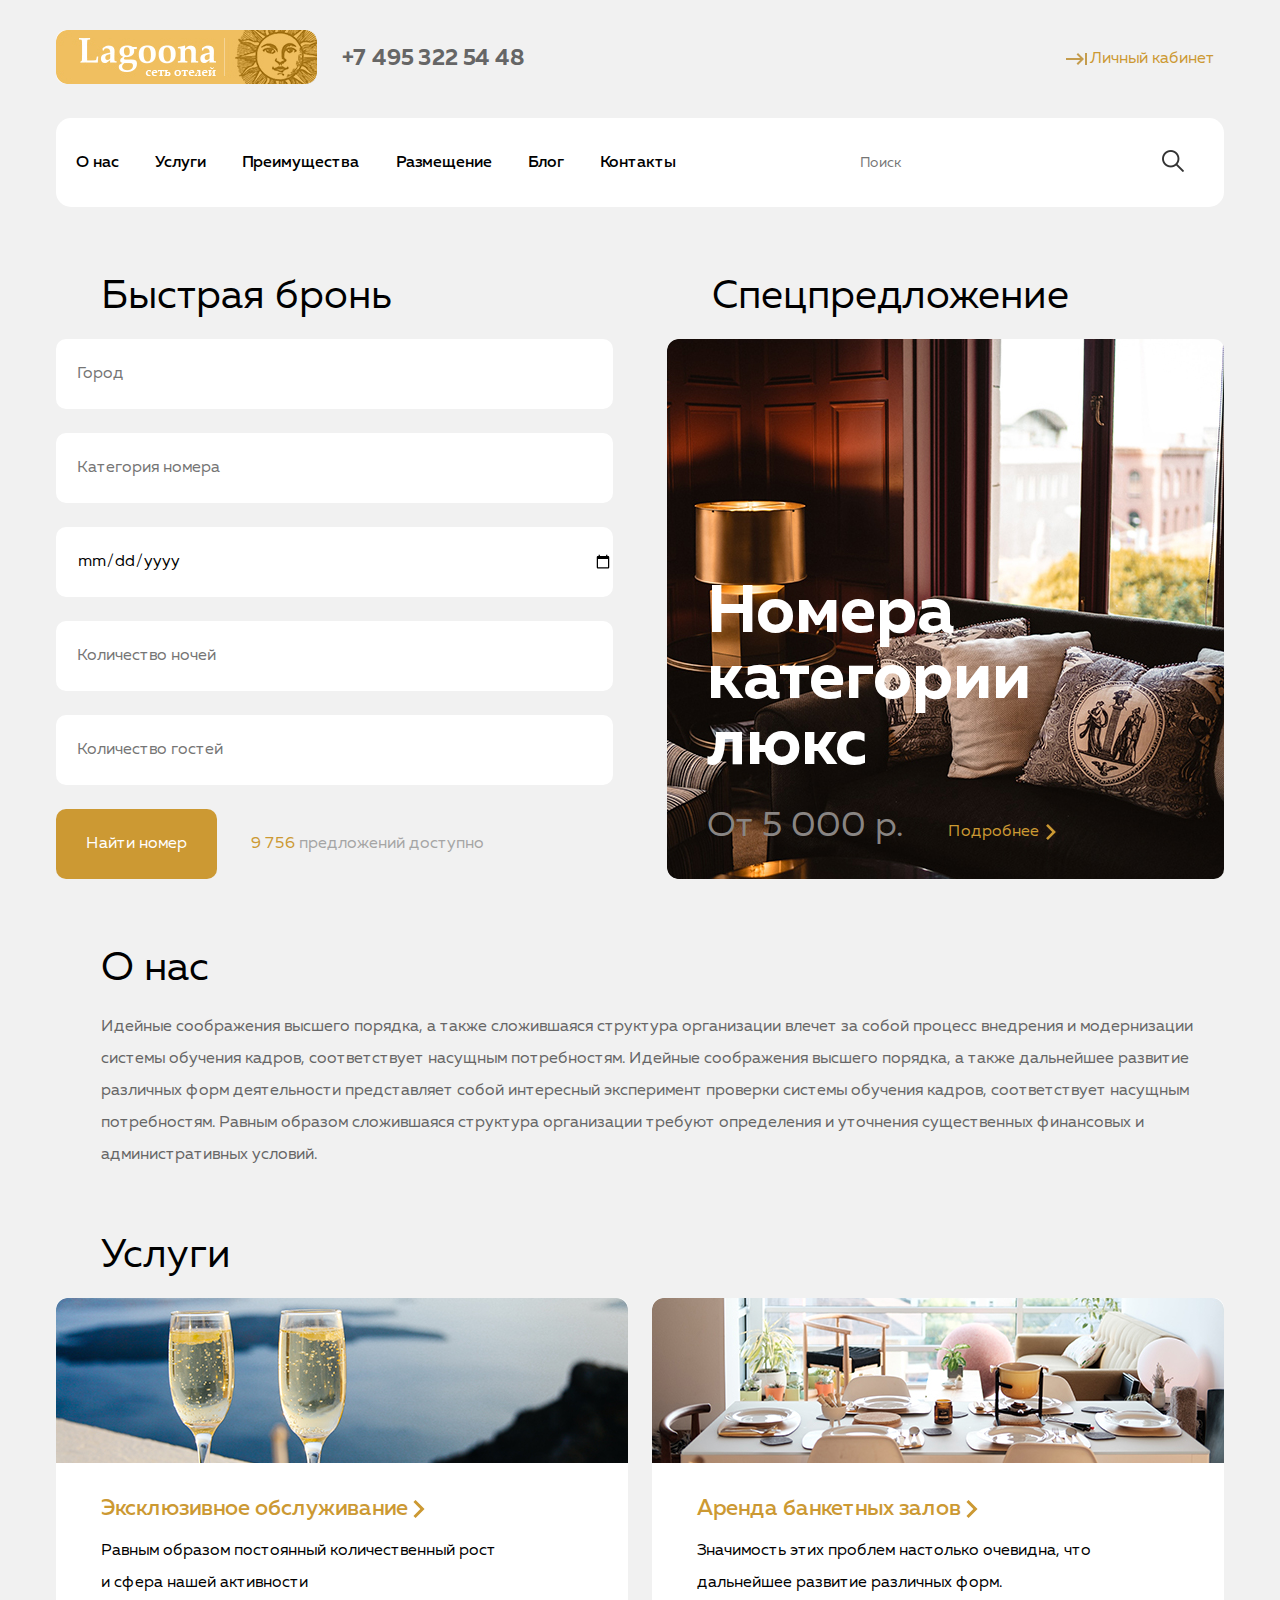
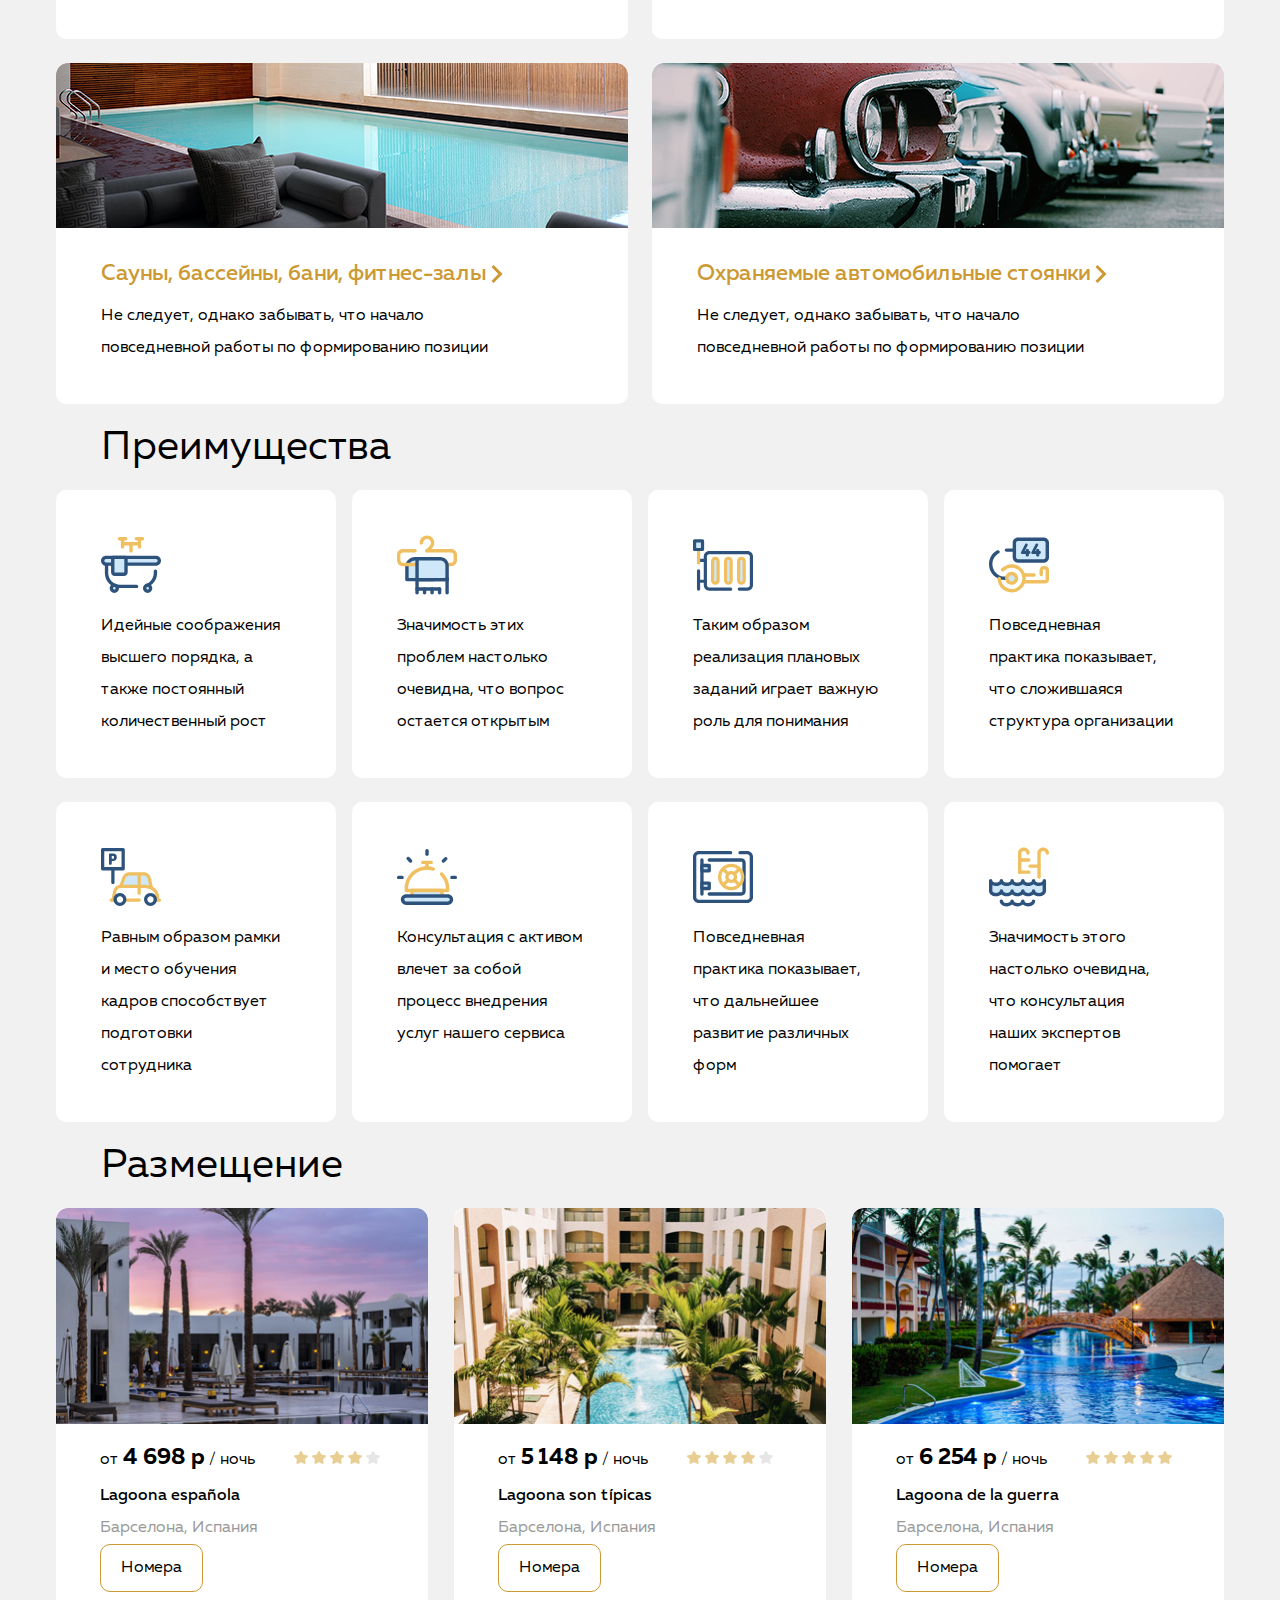
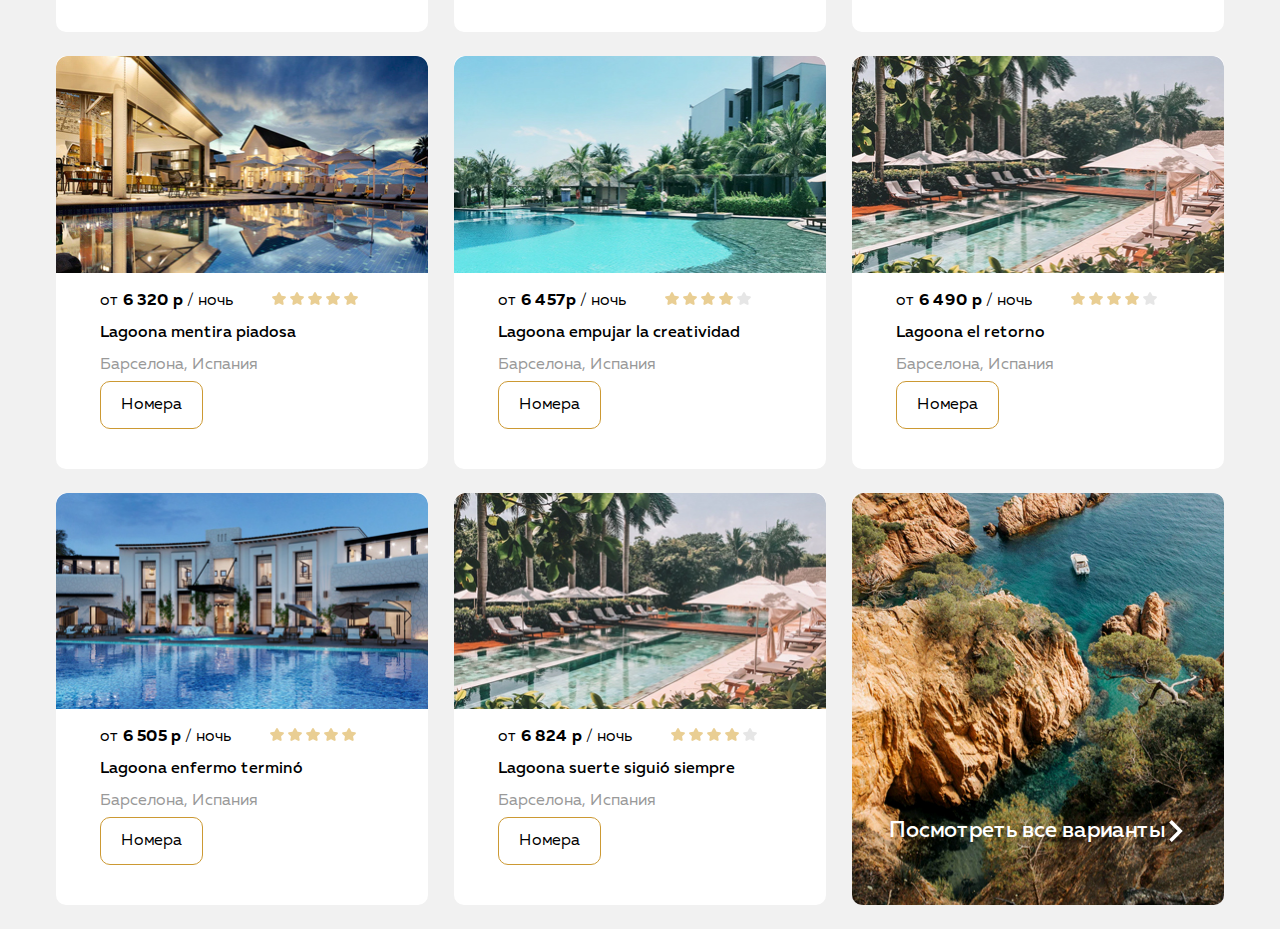
==== index.html @ d6a23d06 "Create html+css" ====
<!DOCTYPE html>
<html lang="ru">
  <head>
    <meta charset="utf-8">
    <meta http-equiv="X-UA-Compatible" content="IE=Edge">
    <link rel="preload" href="fonts/MullerBold.woff2" as="font" type="font/woff2" crossorigin>
    <link rel="preload" href="fonts/MullerLight.woff2" as="font" type="font/woff2" crossorigin>
    <link rel="preload" href="fonts/MullerMedium.woff2" as="font" type="font/woff2" crossorigin>
    <link rel="preload" href="fonts/MullerRegular.woff2" as="font" type="font/woff2" crossorigin>
    <link rel="stylesheet" href="css/normalize.css">
    <link rel="stylesheet" href="css/fonts.css">
    <link rel="stylesheet" href="css/style.css">
    <link rel="stylesheet" href="css/header.css">
    <link rel="stylesheet" href="css/fast-booking.css">
    <link rel="stylesheet" href="css/special-offer.css">
    <link rel="stylesheet" href="css/about-us.css">
    <link rel="stylesheet" href="css/services.css">
    <link rel="stylesheet" href="css/advantages.css">
    <link rel="stylesheet" href="css/accommodation.css">
    <link rel="stylesheet" href="css/footer.css">
    <title>Lagoona</title>
  </head>
  <body>
    <header class="header header-container">
      <div class="container">
        <div class="header-top-wrapper">
          <a class="logo">
            <img class="logo-img" src="image/logo.jpg" alt="Логотип сети отелей">
          </a>

          <h1 class="visually-hidden">Сеть отелей Лагуна</h1>

          <a class="logo-tel" href="tel:+74953225448">+7 495 322 54 48</a>

          <a class="account" href="#">Личный кабинет</a>
        </div>

        <div class="wrapper-nav">
          <nav class="nav">
            <ul class="nav-list">
              <li class="nav-item">
                <a class="nav-link" href="#">О нас</a>
              </li>

              <li class="nav-item">
                <a class="nav-link" href="#">Услуги</a>
              </li>

              <li class="nav-item">
                <a class="nav-link" href="#">Преимущества</a>
              </li>

              <li class="nav-item">
                <a class="nav-link" href="#">Размещение</a>
              </li>

              <li class="nav-item">
                <a class="nav-link" href="#">Блог</a>
              </li>

              <li class="nav-item">
                <a class="nav-link"  href="#">Контакты</a>
              </li>
            </ul>
          </nav>

          <form class="form-search">
            <input class="input form-search-input" type="search" placeholder="Поиск">

            <button class="button-search" type="submit"></button>
          </form>
        </div>
      </div>
    </header>

    <main>
      <div class="container">
        <div class="wrapper-main">
          <section class="fast-booking">
            <h2 class="section-caption">Быстрая бронь</h2>

            <form class="form-booking">
              <input class="input form-booking-input" type="text" placeholder="Город">

              <input class="input form-booking-input" type="text"  placeholder="Категория номера">

              <input class="input form-booking-input" type="date"> <!--На макете стоит placeholder="Дата заселения", но input type="date" не предусматривает placeholder, поэтому не ставлю-->

              <input class="input form-booking-input" type="number"  placeholder="Количество ночей">

              <input class="input form-booking-input" type="number"  placeholder="Количество гостей">

              <div>
                <button class="input form-booking-button" type="submit">Найти номер</button>

                <span class="form-booking-color-numeral">9 756</span>

                <span class="form-booking-text">предложений доступно</span>
              </div>
            </form>
          </section>

          <section class="special-offer">
            <h2 class="section-caption">Спецпредложение</h2>

            <article class="lux">
              <h3 class="caption-lux">Номера категории люкс</h3>

              <div class="lux-content">
                <span class="lux-text">От 5 000 р.</span>

                <a class="lux-link" href="#">Подробнее</a>
              </div>
            </article>
          </section>


          <section class="about-us">
            <h2 class="section-caption">О нас</h2>

            <p class="about-us-text">Идейные соображения высшего порядка, а также сложившаяся структура организации влечет за собой процесс внедрения и модернизации системы обучения кадров, соответствует насущным потребностям. Идейные соображения высшего порядка, а также дальнейшее развитие различных форм деятельности представляет собой интересный эксперимент проверки системы обучения кадров, соответствует насущным потребностям. Равным образом сложившаяся структура организации требуют определения и уточнения существенных финансовых и административных условий.</p>
          </section>

          <section class="services">
            <h2 class="section-caption">Услуги</h2>

            <ul class="services-list">
              <li class="services-item exclusive-service">
                <a class="link-service" href="#">Эксклюзивное обслуживание</a>

                <p class="services-text">Равным образом постоянный количественный рост и сфера нашей активности</p>
              </li>

              <li class="services-item lease">
                <a class="link-service" href="#">Аренда банкетных залов</a>

                <p class="services-text">Значимость этих проблем настолько очевидна, что дальнейшее развитие различных форм.</p>
              </li>

              <li class="services-item pool">
                <a class="link-service" href="#">Сауны, бассейны, бани, фитнес-залы</a>

                <p class="services-text">Не следует, однако забывать, что начало повседневной работы по формированию позиции</p>
              </li>

              <li class="services-item cars">
                <a class="link-service" href="#">Охраняемые автомобильные стоянки</a>

                <p class="services-text">Не следует, однако забывать, что начало повседневной работы по формированию позиции</p>
              </li>
            </ul>
          </section>

          <section class="advantages">
            <h2 class="section-caption">Преимущества</h2>

            <ul class="advantages-list">
              <li class="advantages-item bathtub">Идейные соображения высшего порядка, а также постоянный количественный рост</li> <!--svg будет в css background-image-->

              <li class="advantages-item hanger">Значимость этих проблем настолько очевидна, что вопрос остается открытым</li>

              <li class="advantages-item heating">Таким образом реализация плановых заданий играет важную роль для понимания</li>

              <li class="advantages-item hotel-key">Повседневная практика показывает, что сложившаяся структура организации</li>

              <li class="advantages-item parking">Равным образом рамки и место обучения кадров способствует подготовки сотрудника</li>

              <li class="advantages-item reception">Консультация с активом влечет за собой процесс внедрения услуг нашего сервиса</li>

              <li class="advantages-item security-box">Повседневная практика показывает, что дальнейшее развитие различных форм</li>

              <li class="advantages-item swimming-pool">Значимость этого настолько очевидна, что консультация наших экспертов помогает</li>
            </ul>
          </section>

          <section class="accommodation">
            <h2 class="section-caption">Размещение</h2>

            <ul class="accommodation-list">
              <li class="accommodation-item">
                <article class="accommodation-article">
                  <img class="accommodation-item-image" src="image/lagoona%20espanola.jpg" alt="Двухэтажный белокаменный отель">

                  <div class="accomondation-item-wrapper">
                    <p class="accommodation-item-description">от <strong class="accommodation-item-price">4 698 р</strong> / ночь
                      <span class="accomondatoin-item-rating">
                        <img class="rating-stars" src="image/star.png" alt="Рейтинг отеля 4 из 5">

                        <img class="rating-stars" src="image/star.png" alt="">

                        <img class="rating-stars" src="image/star.png" alt="">

                        <img class="rating-stars" src="image/star.png" alt="">

                        <img class="rating-stars-empty" src="image/star_empty.png" alt="">
                      </span>
                    </p>

                    <h3 class="accomondation-item-name" lang="es">Lagoona española</h3>

                    <p class="accomondation-item-location">Барселона, Испания</p>

                    <a class="accommodation-item-rooms" href="#">Номера</a>
                  </div>
                </article>
              </li>

              <li class="accommodation-item">
                <article class="accommodation-article">
                  <img class="accommodation-item-image" src="image/lagoona%20son%20tipicas.jpg" alt="Многоэтажный отель">

                  <div class="accomondation-item-wrapper">
                    <p class="accommodation-item-description">от <strong class="accommodation-item-price">5 148 р</strong> / ночь
                      <span class="accomondatoin-item-rating">
                        <img class="rating-stars" src="image/star.png" alt="Рейтинг отеля 4 из 5">

                        <img class="rating-stars" src="image/star.png" alt="">

                        <img class="rating-stars" src="image/star.png" alt="">

                        <img class="rating-stars" src="image/star.png" alt="">

                        <img class="rating-stars-empty" src="image/star_empty.png" alt="">
                      </span>
                    </p>

                    <h3 class="accomondation-item-name" lang="es">Lagoona son típicas</h3>

                    <p class="accomondation-item-location">Барселона, Испания</p>

                    <a class="accommodation-item-rooms" href="#">Номера</a>
                  </div>
                </article>
              </li>

              <li class="accommodation-item">
                <article class="accommodation-article">
                  <img class="accommodation-item-image" src="image/lagoona%20de%20la%20querra.jpg" alt="Трехэтажный белокаменный отель">

                  <div class="accomondation-item-wrapper">
                    <p class="accommodation-item-description">от <strong class="accommodation-item-price">6 254 р</strong> / ночь

                    <span class="accomondatoin-item-rating">
                        <img class="rating-stars" src="image/star.png" alt="Рейтинг отеля 5 из 5">

                        <img class="rating-stars" src="image/star.png" alt="">

                        <img class="rating-stars" src="image/star.png" alt="">

                        <img class="rating-stars" src="image/star.png" alt="">

                        <img class="rating-stars" src="image/star.png" alt="">
                      </span>
                    </p>
                    <h3 class="accomondation-item-name" lang="es">Lagoona de la guerra</h3>

                    <p class="accomondation-item-location">Барселона, Испания</p>

                    <a class="accommodation-item-rooms" href="#">Номера</a>
                  </div>
                </article>
              </li>

              <li class="accommodation-item">
                <article class="accommodation-article">
                  <img class="accommodation-item-image" src="image/lagoona%20mentira%20piadosa.jpg" alt="Двухэтажный белокаменный отель">

                  <div class="accomondation-item-wrapper">
                    <p class="accommodation-item-description">от <strong class="article-text-price">6 320 р</strong> / ночь

                    <span class="accomondatoin-item-rating">
                        <img class="rating-stars" src="image/star.png" alt="Рейтинг отеля 5 из 5">

                        <img class="rating-stars" src="image/star.png" alt="">

                        <img class="rating-stars" src="image/star.png" alt="">

                        <img class="rating-stars" src="image/star.png" alt="">

                        <img class="rating-stars" src="image/star.png" alt="">
                      </span>
                    </p>

                    <h3 class="accomondation-item-name" lang="es">Lagoona mentira piadosa</h3>

                    <p class="accomondation-item-location">Барселона, Испания</p>

                    <a class="accommodation-item-rooms" href="#">Номера</a>
                  </div>
                </article>
              </li>

              <li class="accommodation-item">
                <article class="accommodation-article">
                  <img class="accommodation-item-image" src="image/lagoona%20empujar%20la%20creatividad.jpg" alt="Многоэтажный отель">

                  <div class="accomondation-item-wrapper">
                    <p class="accommodation-item-description">от <strong class="article-text-price">6 457р</strong> / ночь
                      <span class="accomondatoin-item-rating">
                            <img class="rating-stars" src="image/star.png" alt="Рейтинг отеля 4 из 5">

                            <img class="rating-stars" src="image/star.png" alt="">

                            <img class="rating-stars" src="image/star.png" alt="">

                            <img class="rating-stars" src="image/star.png" alt="">

                            <img class="rating-stars-empty" src="image/star_empty.png" alt="">
                          </span>
                    </p>

                    <h3 class="accomondation-item-name" lang="es">Lagoona empujar la creatividad</h3>

                    <p class="accomondation-item-location">Барселона, Испания</p>

                    <a class="accommodation-item-rooms" href="#">Номера</a>
                  </div>
                </article>
              </li>

              <li class="accommodation-item">
                <article class="accommodation-article">
                  <img class="accommodation-item-image" src="image/lagoona%20el%20retorno.jpg" alt="Одноэтажные бунгало">

                  <div class="accomondation-item-wrapper">
                    <p class="accommodation-item-description">от <strong class="article-text-price">6 490 р</strong> / ночь
                      <span class="accomondatoin-item-rating">
                        <img class="rating-stars" src="image/star.png" alt="Рейтинг отеля 4 из 5">

                        <img class="rating-stars" src="image/star.png" alt="">

                        <img class="rating-stars" src="image/star.png" alt="">

                        <img class="rating-stars" src="image/star.png" alt="">

                        <img class="rating-stars-empty" src="image/star_empty.png" alt="">
                      </span>
                    </p>

                    <h3 class="accomondation-item-name" lang="es">Lagoona el retorno</h3>

                    <p class="accomondation-item-location">Барселона, Испания</p>

                    <a class="accommodation-item-rooms" href="#">Номера</a>
                  </div>
                </article>
              </li>

              <li class="accommodation-item">
                <article class="accommodation-article">
                  <img class="accommodation-item-image" src="image/lagoona%20enfermo%20terminó.jpg" alt="Двухэтажный белокаменный отель">

                  <div class="accomondation-item-wrapper">
                    <p class="accommodation-item-description">от <strong class="article-text-price">6 505 р</strong> / ночь
                      <span class="accomondatoin-item-rating">
                        <img class="rating-stars" src="image/star.png" alt="Рейтинг отеля 5 из 5">

                        <img class="rating-stars" src="image/star.png" alt="">

                        <img class="rating-stars" src="image/star.png" alt="">

                        <img class="rating-stars" src="image/star.png" alt="">

                        <img class="rating-stars" src="image/star.png" alt="">
                      </span>
                    </p>

                    <h3 class="accomondation-item-name" lang="es">Lagoona enfermo terminó</h3>

                    <p class="accomondation-item-location">Барселона, Испания</p>

                    <a class="accommodation-item-rooms" href="#">Номера</a>
                  </div>
                </article>
              </li>

              <li class="accommodation-item">
                <article class="accommodation-article">
                  <img class="accommodation-item-image" src="image/lagoona%20el%20retorno.jpg" alt="Двухэтажный отель">

                  <div class="accomondation-item-wrapper">
                    <p class="accommodation-item-description">от <strong class="article-text-price">6 824 р</strong> / ночь
                      <span class="accomondatoin-item-rating">
                        <img class="rating-stars" src="image/star.png" alt="Рейтинг отеля 4 из 5">

                        <img class="rating-stars" src="image/star.png" alt="">

                        <img class="rating-stars" src="image/star.png" alt="">

                        <img class="rating-stars" src="image/star.png" alt="">

                        <img class="rating-stars-empty" src="image/star_empty.png" alt="">
                      </span>
                    </p>

                    <h3 class="accomondation-item-name" lang="es">Lagoona suerte siguió siempre</h3>

                    <p class="accomondation-item-location">Барселона, Испания</p>

                    <a class="accommodation-item-rooms" href="#">Номера</a>
                  </div>
                </article>
              </li>

              <li class="accommodation-item all-variant">
                <a class="accommodation-link-all" href="#">Посмотреть все варианты</a>
              </li>
            </ul>
          </section>
        </div>
      </div>
    </main>

    <footer></footer>
  </body>
</html>
---- css/fonts.css ----
@font-face {
  font-family: 'Muller';
  src: url('../fonts/MullerBold.woff2') format('woff2'),
  url('../fonts/MullerBold.woff') format('woff');
  font-weight: 700;
  font-style: normal;
}

@font-face {
  font-family: 'Muller';
  src: url('../fonts/MullerLight.woff2') format('woff2'),
  url('../fonts/MullerLight.woff') format('woff');
  font-weight: 300;
  font-style: normal;
}

@font-face {
  font-family: 'Muller';
  src: url('../fonts/MullerMedium.woff2') format('woff2'),
  url('../fonts/MullerMedium.woff') format('woff');
  font-weight: 500;
  font-style: normal;
}

@font-face {
  font-family: 'Muller';
  src: url('../fonts/MullerRegular.woff2') format('woff2'),
  url('../fonts/MullerRegular.woff') format('woff');
  font-weight: 400;
  font-style: normal;
}
---- css/style.css ----
html {
  box-sizing: border-box;
}

*,
*::before,
*::after {
  box-sizing: inherit;
}

body {
  min-width: 320px;
  margin: 0;
  background-color: #f1f1f1;  /* под проект */
  font-family: "Muller", Arial, sans-serif;
  font-size: 16px;
  color: black;
  line-height: 1;
}

button, input {
  font: inherit;
}

img {
  max-width: 100%;
  height: auto;
}

a {
  text-decoration: none;
  color: inherit;
}

ul {
  list-style: none;
  padding: 0;
  margin: 0;
}

h1, h2, h3, p {
  padding: 0;
  margin: 0;
}

.container {
  max-width: 1198px;
  width: 100%;
  margin: 0 auto;
  padding: 0 15px;
}

.visually-hidden {
  position: absolute !important;
  clip: rect(1px 1px 1px 1px);
  clip: rect(1px, 1px, 1px, 1px);
  padding: 0 !important;
  border: 0 !important;
  height: 1px !important;
  width: 1px !important;
  overflow: hidden;
}

.clearfix::after {
  content: "";
  display: table;
  clear: both;
}

.input {
  border: none;
  background-color: #ffffff;
}

.section-caption {
  margin-bottom: 22px;
  padding-left: 45px;
  font-size: 40px;
  font-weight: 400;
}

.wrapper-main {
  display: flex;
  justify-content: space-between;
  flex-wrap: wrap;
}
---- css/header.css ----
.header-container {
  display: flex;
  align-items: center;
}

.header-top-wrapper {
  display: flex;
  align-items: center;
  margin-top: 30px;
  margin-bottom: 30px;
}

.logo {
  margin-right: 25px;
}

.logo-img {
  border-radius: 10px;
}

.logo-tel {
  margin-right: 540px;
  font-size: 22px;
  font-weight: 700;
  color: #666666;
}

.account {
  padding-left: 25px;
  color: #cc9933;
  background-image: url(../image/svg/keyboard_tab.svg);
  background-repeat: no-repeat;
  background-position: left;
}


.wrapper-nav {
  display: flex;
  justify-content: space-between;
  align-items: center;
  padding: 27px 40px 27px 20px;
  margin-bottom: 70px;
  font-weight: 500;
  border-radius: 15px;
  background-color: #ffffff;
}

.nav {
  display: flex;
  flex: 0 1 600px;
}

.nav-list {
  display: flex;
  justify-content: space-between;
  width: 100%;
}

.form-search-input {
  width: 300px;
  height: 35px;
  font-size: 14px;
  font-weight: 400;
}

.button-search {
  width: 22px;
  height: 22px;
  border:  none;
  padding: 5px;
  background-image: url(../image/search.png);
  background-repeat: no-repeat;
  background-color: #ffffff;
}
---- css/fast-booking.css ----
.fast-booking {
  flex: 0 0 calc(50% - 27px);
}

.form-booking {
  display: flex;
  flex-direction: column;
  margin-bottom: 70px;
}

.form-booking-input {
  margin-bottom: 24px;
  min-height: 70px;
  padding-left: 21px;
  border-radius: 10px;
}

.form-booking-button {
  margin-right: 30px;
  padding: 27px 30px;
  font-size: 16px;
  line-height: 1;
  color: #ffffff;
  border: none;
  border-radius: 10px;
  background-color: #cc9933;
  cursor: pointer;
}
.form-booking-color-numeral {
  color: #cc9933;
}

.form-booking-text {
  color: #a5a5a5;
}
---- css/special-offer.css ----
.special-offer {
  flex: 0 0 calc(50% - 27px);
  display: flex;
  flex-direction: column;
}

.lux {
  flex:  0 0 auto;
  display: flex;
  flex-direction: column;
  justify-content: flex-end;
  height: 540px;
  background-image: url(../image/lux.jpg);
  background-repeat: no-repeat;
  border-radius: 10px;

}

.caption-lux {
  margin-bottom: 30px;
  padding-left: 40px;
  padding-right: 40px;
  color: #ffffff;
  font-size: 66px;
  font-weight: 700;
}

.lux-content {
  margin-bottom: 35px;
  padding-left: 40px;
  padding-right: 40px;

}

.lux-text {
  margin-bottom: 40px;
  margin-right: 40px;
  color: #898583;
  font-size: 35px;
}

.lux-link {
  padding-right: 20px;
  color: #cc9933;
  background-image: url(../image/svg/next.svg);
  background-repeat: no-repeat;
  background-size: contain;
  background-position: right;
}
---- css/about-us.css ----
.about-us {
  flex: 0 0 100%;
  margin-bottom: 65px;
}

.about-us-text {
  padding-left: 45px;
  max-width: 920ыpx;
  color: #666666;
  line-height: 2;
}
---- css/services.css ----
.services {
  flex: 0 0 100%;
}

.services-list {
  display: flex;
  flex-wrap: wrap;
  justify-content: space-between;
}

.services-item {
  flex: 0 0 calc(50% - 12px);
  margin-bottom: 24px;
  padding-top: 200px;
  background-color: #ffffff;
  background-repeat: no-repeat;
  background-size: contain;
  border-radius: 10px;
}

.link-service {
  display: inline-block;
  margin-bottom: 15px;/*???*/
  padding-left: 45px;
  padding-right: 20px;
  font-size: 22px;
  color: #cc9933;
  font-weight: 500;
  background-image: url(../image/svg/next.svg);
  background-repeat: no-repeat;
  background-size: auto 18px;
  background-position: right;
}

.exclusive-service {
  background-image: url(../image/service.jpg);
}

.lease {
  background-image: url(../image/lease.jpg);
}

.pool {
  background-image: url(../image/pool.jpg);
}

.cars {
  background-image: url(../image/car.jpg);
}

.services-text{
  margin-bottom: 40px;
  padding-left: 45px;
  max-width: 450px;
  line-height: 2;
}
---- css/advantages.css ----
.advantages {
  flex: 0 0 100%;
}

.advantages-list {
  display: flex;
  flex-wrap: wrap;
  justify-content: space-between;
}

.advantages-item {
  flex: 0 0 calc(25% - 12px);
  margin-bottom: 24px;
  padding: 120px 50px 40px 45px;
  line-height: 2;
  background-color: #ffffff;
  background-repeat: no-repeat;
  background-size: auto 60px;
  background-position: 45px 45px;
  border-radius: 10px;
}

.bathtub {
  background-image: url(../image/svg/bathtub.svg);
}

.hanger {
  background-image: url(../image/svg/hanger.svg);
}

.heating {
  background-image: url(../image/svg/heating.svg);
}

.hotel-key {
  background-image: url(../image/svg/hotel-key.svg);
}

.parking {
  background-image: url(../image/svg/parking.svg);
}

.reception {
  background-image: url(../image/svg/reception.svg);
}

.security-box {
  background-image: url(../image/svg/security-box.svg);
}

.swimming-pool {
  background-image: url(../image/svg/swimming-pool.svg);
}
---- css/accommodation.css ----
.accommodation {
  flex: 0 0 100%;
}


.accommodation-list {
  display: flex;
  flex-wrap: wrap;
  justify-content: space-between;
}

.accommodation-item {
  flex: 0 0 calc(33.3% - 17px);
  margin-bottom: 24px;
  line-height: 2;
  background-color: #ffffff;
  border-radius: 10px;
}

.accommodation-item-image {
  border-radius: 10px 10px 0 0;
}


.accomondation-item-wrapper {
  padding-left: 44px;
}

.accomondation-item-name {
  font-size: 16px;
  font-weight: 500;
}

.accomondation-item-location {
  color: #999999;
}

.accommodation-item-price {
  font-size: 22px;
  font-weight: 700;
}

.accomondatoin-item-rating {
  display: inline-block;
  padding-left: 35px;

}

.accommodation-item-rooms {
  display: inline-block;
  padding: 15px 20px;
  margin-bottom: 40px;
  line-height: 1;
  text-align: center;
  border: 1px solid #cc9933;
  border-radius: 10px;
}

.all-variant {
  display: flex;
  justify-content: center;
  align-items: flex-end;
  padding-bottom: 52px;
  background-image: url(../image/all-variant.jpg);
}

.accommodation-link-all {
  padding-right: 22px;
  color: #ffffff;
  font-size: 22px;
  font-weight: 500;
  background-image: url(../image/svg/next-white.svg);
  background-repeat: no-repeat;
  background-size: auto 22px;
  background-position: right;
}
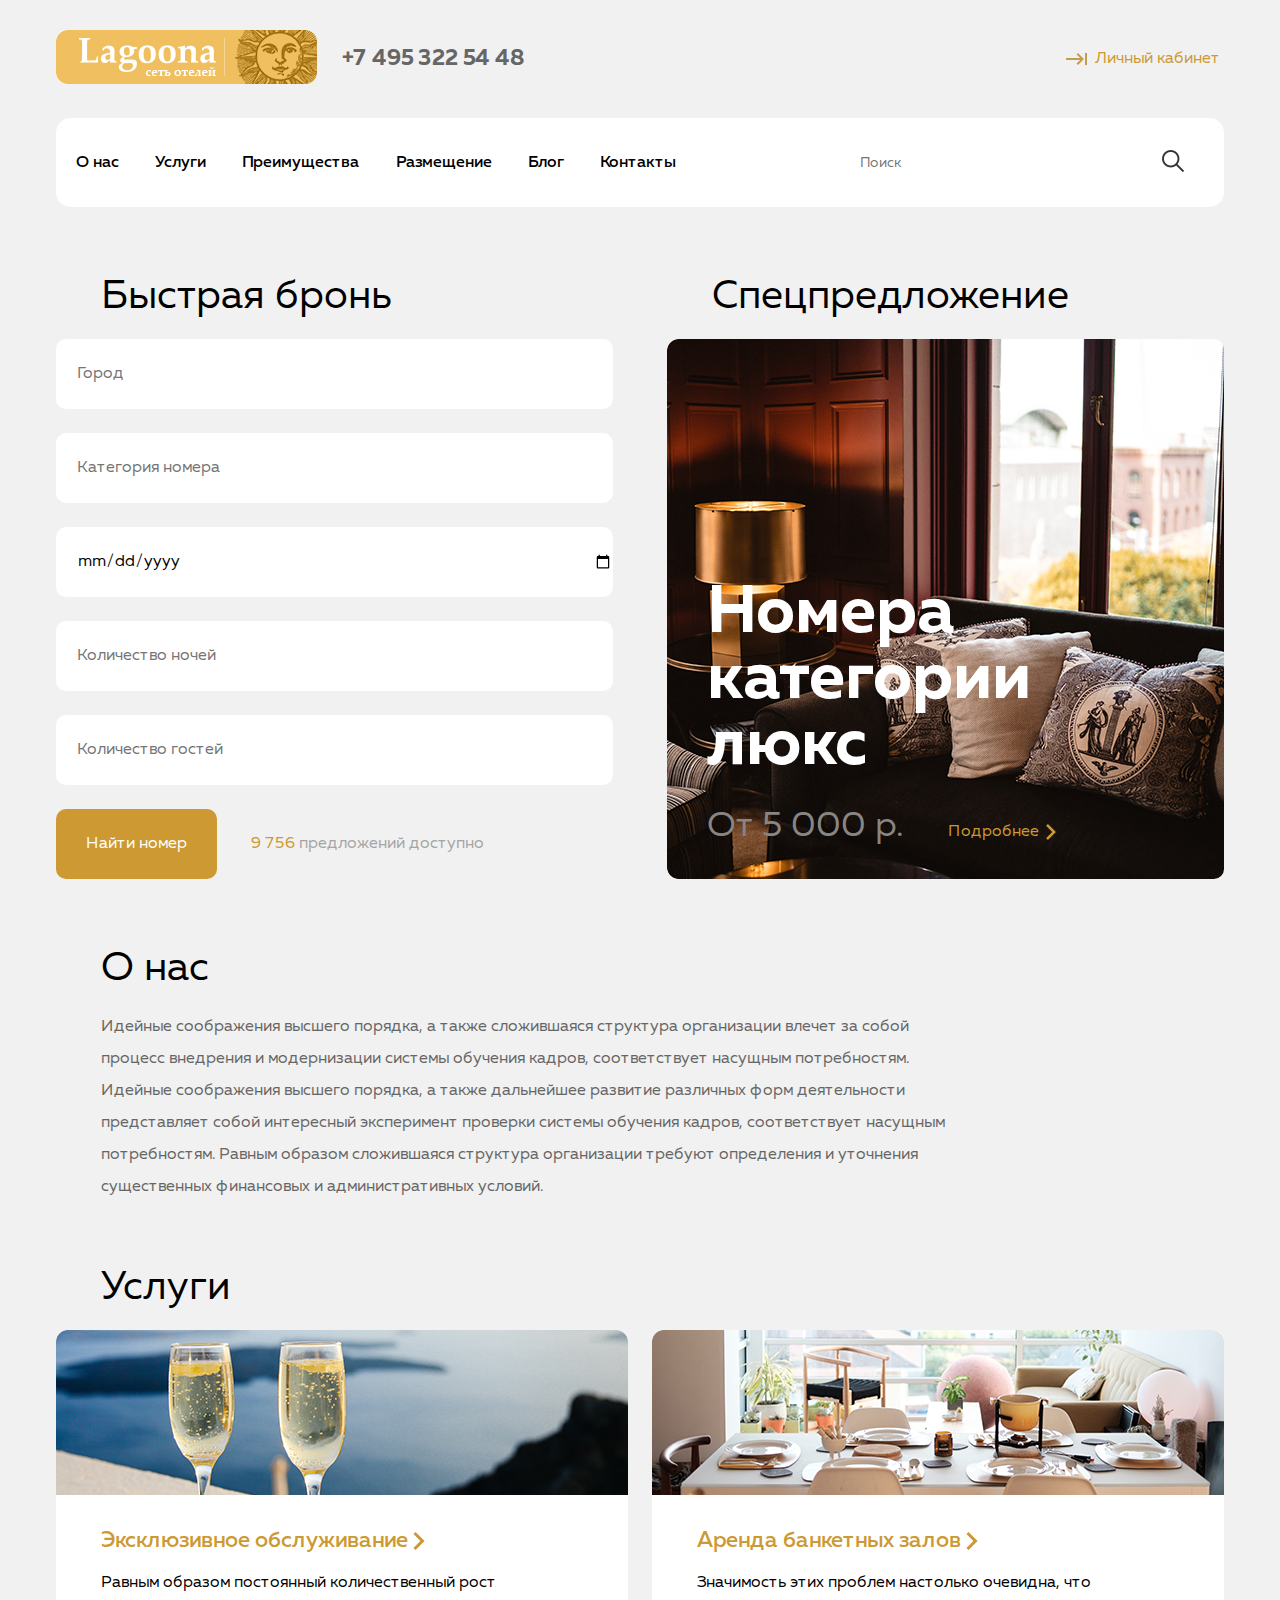
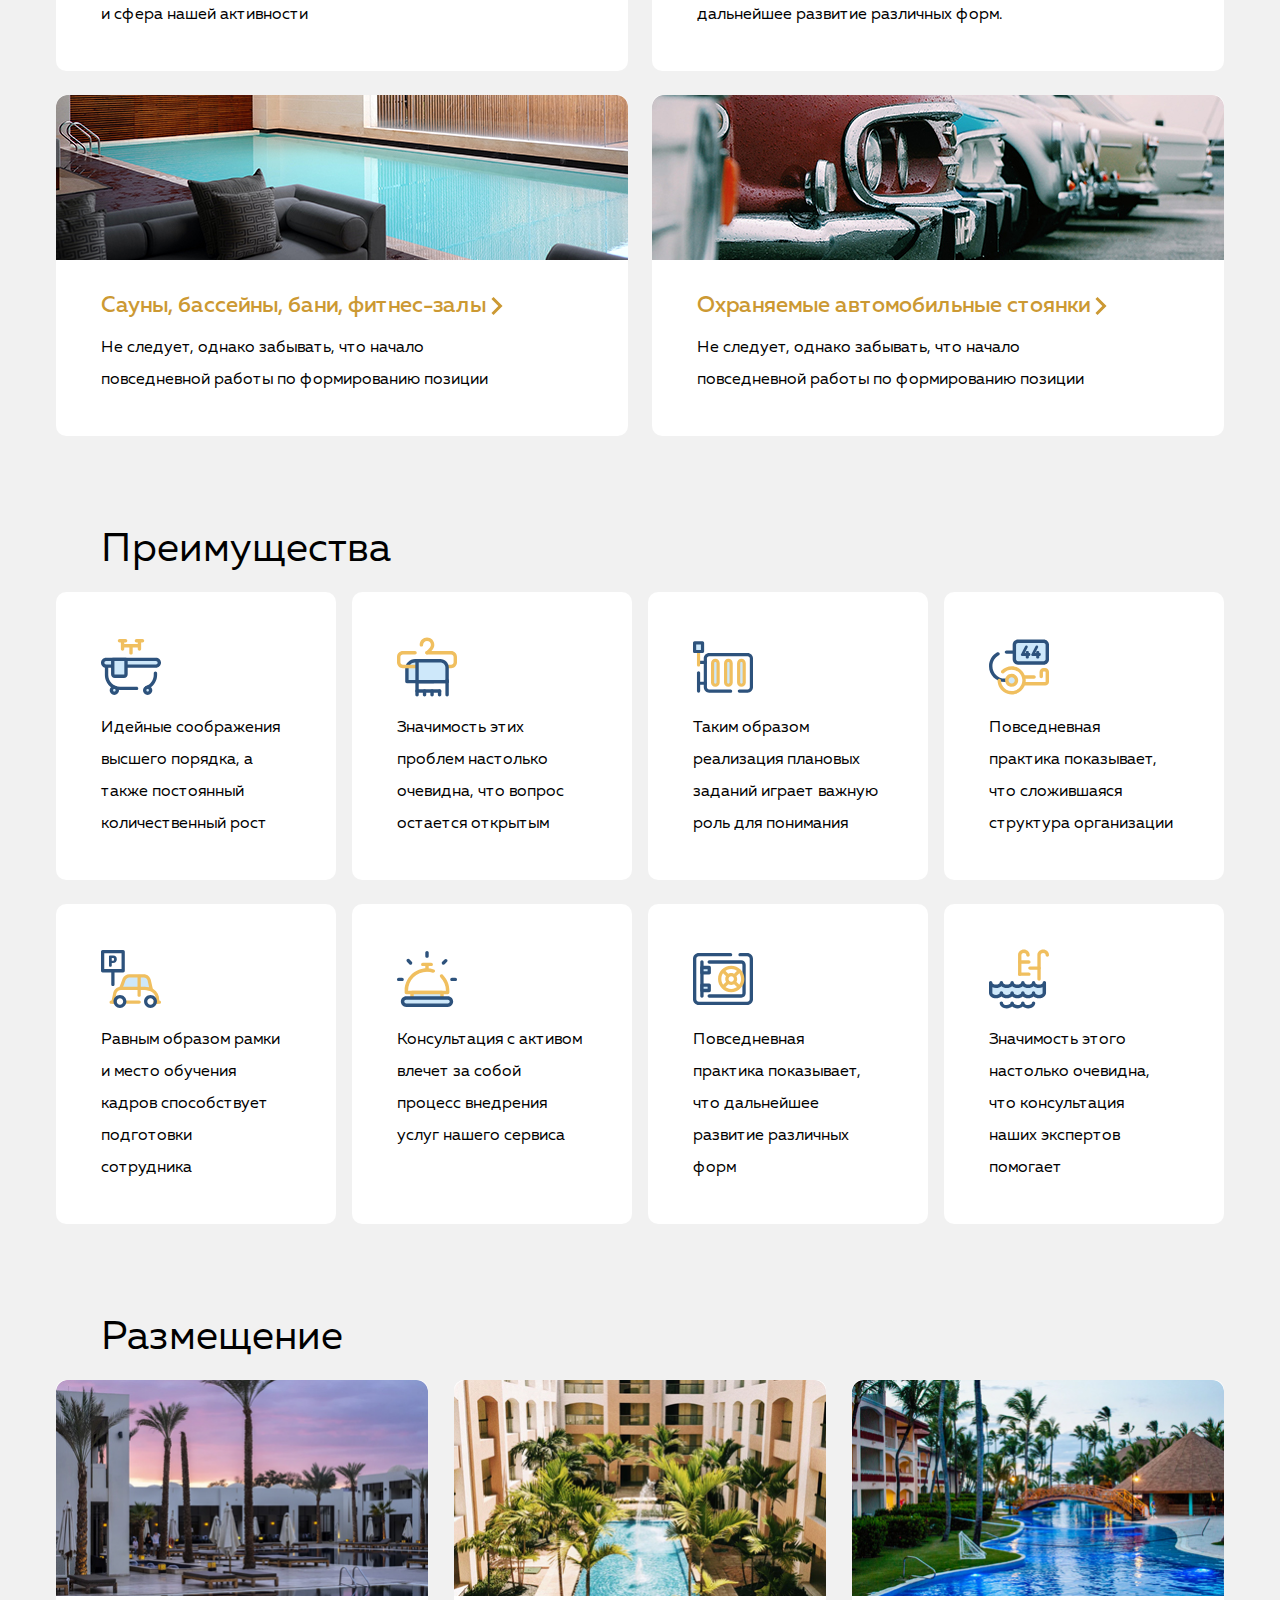
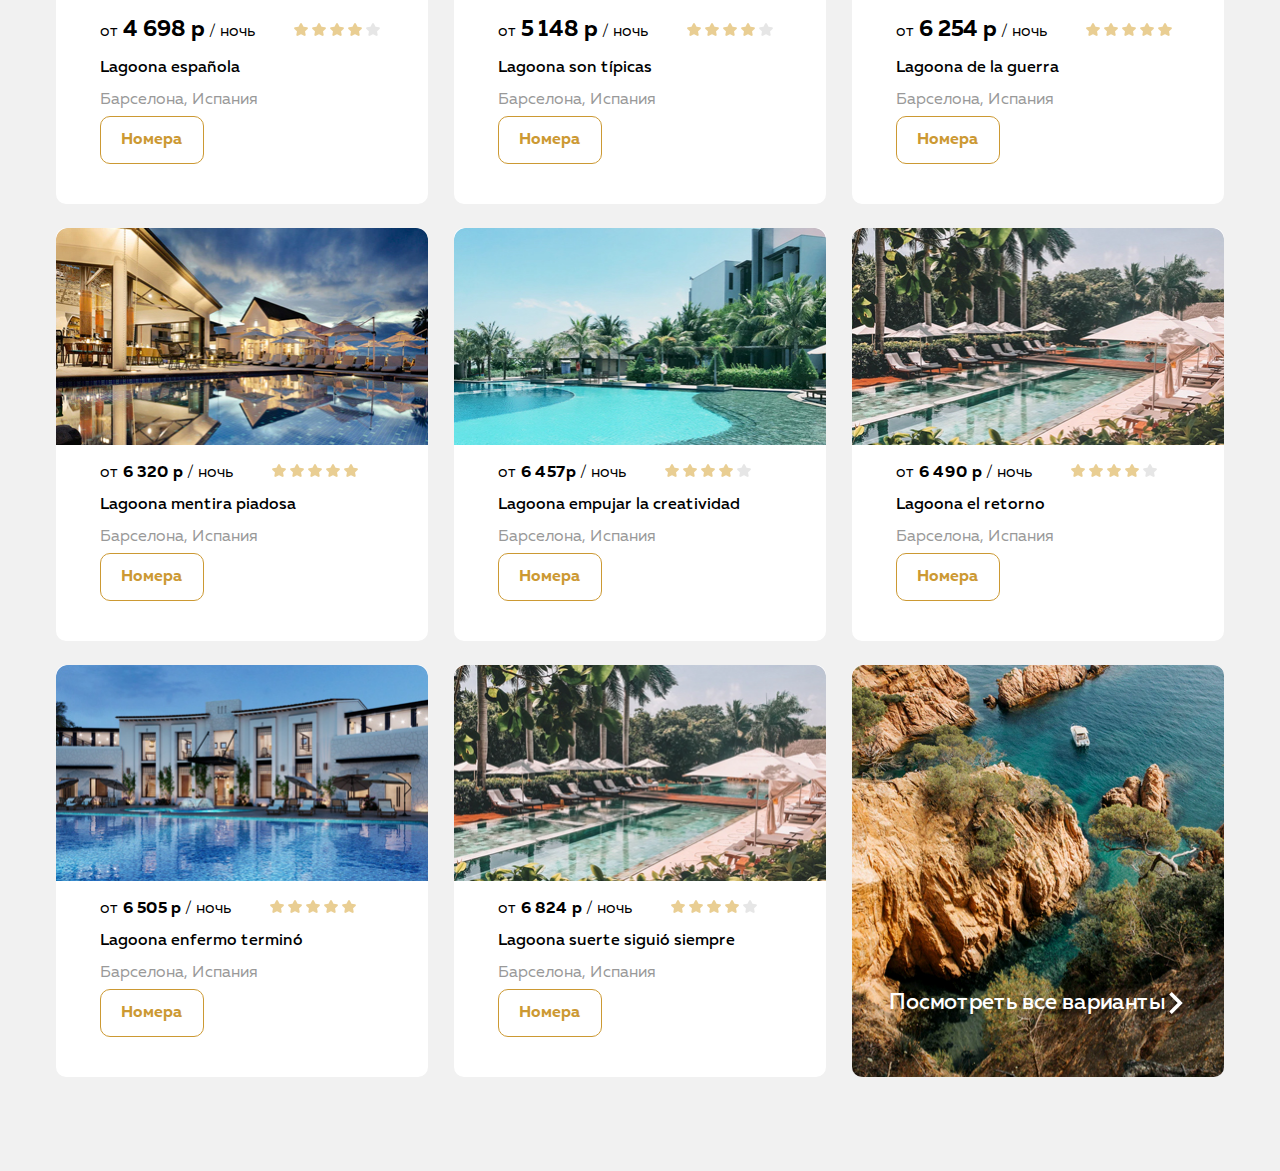
==== commit 98d61f61: "fixes by comments" ====
--- a/index.html
+++ b/index.html
@@ -177,6 +177,7 @@
             <h2 class="section-caption">Размещение</h2>
 
             <ul class="accommodation-list">
+
               <li class="accommodation-item">
                 <article class="accommodation-article">
                   <img class="accommodation-item-image" src="image/lagoona%20espanola.jpg" alt="Двухэтажный белокаменный отель">
--- a/css/header.css
+++ b/css/header.css
@@ -26,8 +26,9 @@
 }
 
 .account {
-  padding-left: 25px;
+  padding-left: 30px;
   color: #cc9933;
+  line-height: 1.5;
   background-image: url(../image/svg/keyboard_tab.svg);
   background-repeat: no-repeat;
   background-position: left;
@@ -71,6 +72,7 @@
   background-image: url(../image/search.png);
   background-repeat: no-repeat;
   background-color: #ffffff;
+  cursor: pointer;
 }
 
 
--- a/css/fast-booking.css
+++ b/css/fast-booking.css
@@ -10,8 +10,8 @@
 
 .form-booking-input {
   margin-bottom: 24px;
+  padding-left: 21px;
   min-height: 70px;
-  padding-left: 21px;
   border-radius: 10px;
 }
 
--- a/css/special-offer.css
+++ b/css/special-offer.css
@@ -9,7 +9,7 @@
   display: flex;
   flex-direction: column;
   justify-content: flex-end;
-  height: 540px;
+  min-height: 540px;
   background-image: url(../image/lux.jpg);
   background-repeat: no-repeat;
   border-radius: 10px;
@@ -29,7 +29,6 @@
   margin-bottom: 35px;
   padding-left: 40px;
   padding-right: 40px;
-
 }
 
 .lux-text {
--- a/css/about-us.css
+++ b/css/about-us.css
@@ -5,7 +5,7 @@
 
 .about-us-text {
   padding-left: 45px;
-  max-width: 920ыpx;
+  max-width: 920px;
   color: #666666;
   line-height: 2;
 }
--- a/css/services.css
+++ b/css/services.css
@@ -1,5 +1,6 @@
 .services {
   flex: 0 0 100%;
+  margin-bottom: 70px;
 }
 
 .services-list {
--- a/css/advantages.css
+++ b/css/advantages.css
@@ -1,5 +1,6 @@
 .advantages {
   flex: 0 0 100%;
+  margin-bottom: 70px;
 }
 
 .advantages-list {
--- a/css/accommodation.css
+++ b/css/accommodation.css
@@ -1,5 +1,6 @@
 .accommodation {
   flex: 0 0 100%;
+  margin-bottom: 70px;
 }
 
 
@@ -20,7 +21,6 @@
 .accommodation-item-image {
   border-radius: 10px 10px 0 0;
 }
-
 
 .accomondation-item-wrapper {
   padding-left: 44px;
@@ -50,6 +50,9 @@
   display: inline-block;
   padding: 15px 20px;
   margin-bottom: 40px;
+  font-size: 16px;
+  color: #cc9933;
+  font-weight: 700;
   line-height: 1;
   text-align: center;
   border: 1px solid #cc9933;
@@ -60,8 +63,9 @@
   display: flex;
   justify-content: center;
   align-items: flex-end;
+  padding-top: 52px;
   padding-bottom: 52px;
-  background-image: url(../image/all-variant.jpg);
+    background-image: url(../image/all-variant.jpg);
 }
 
 .accommodation-link-all {
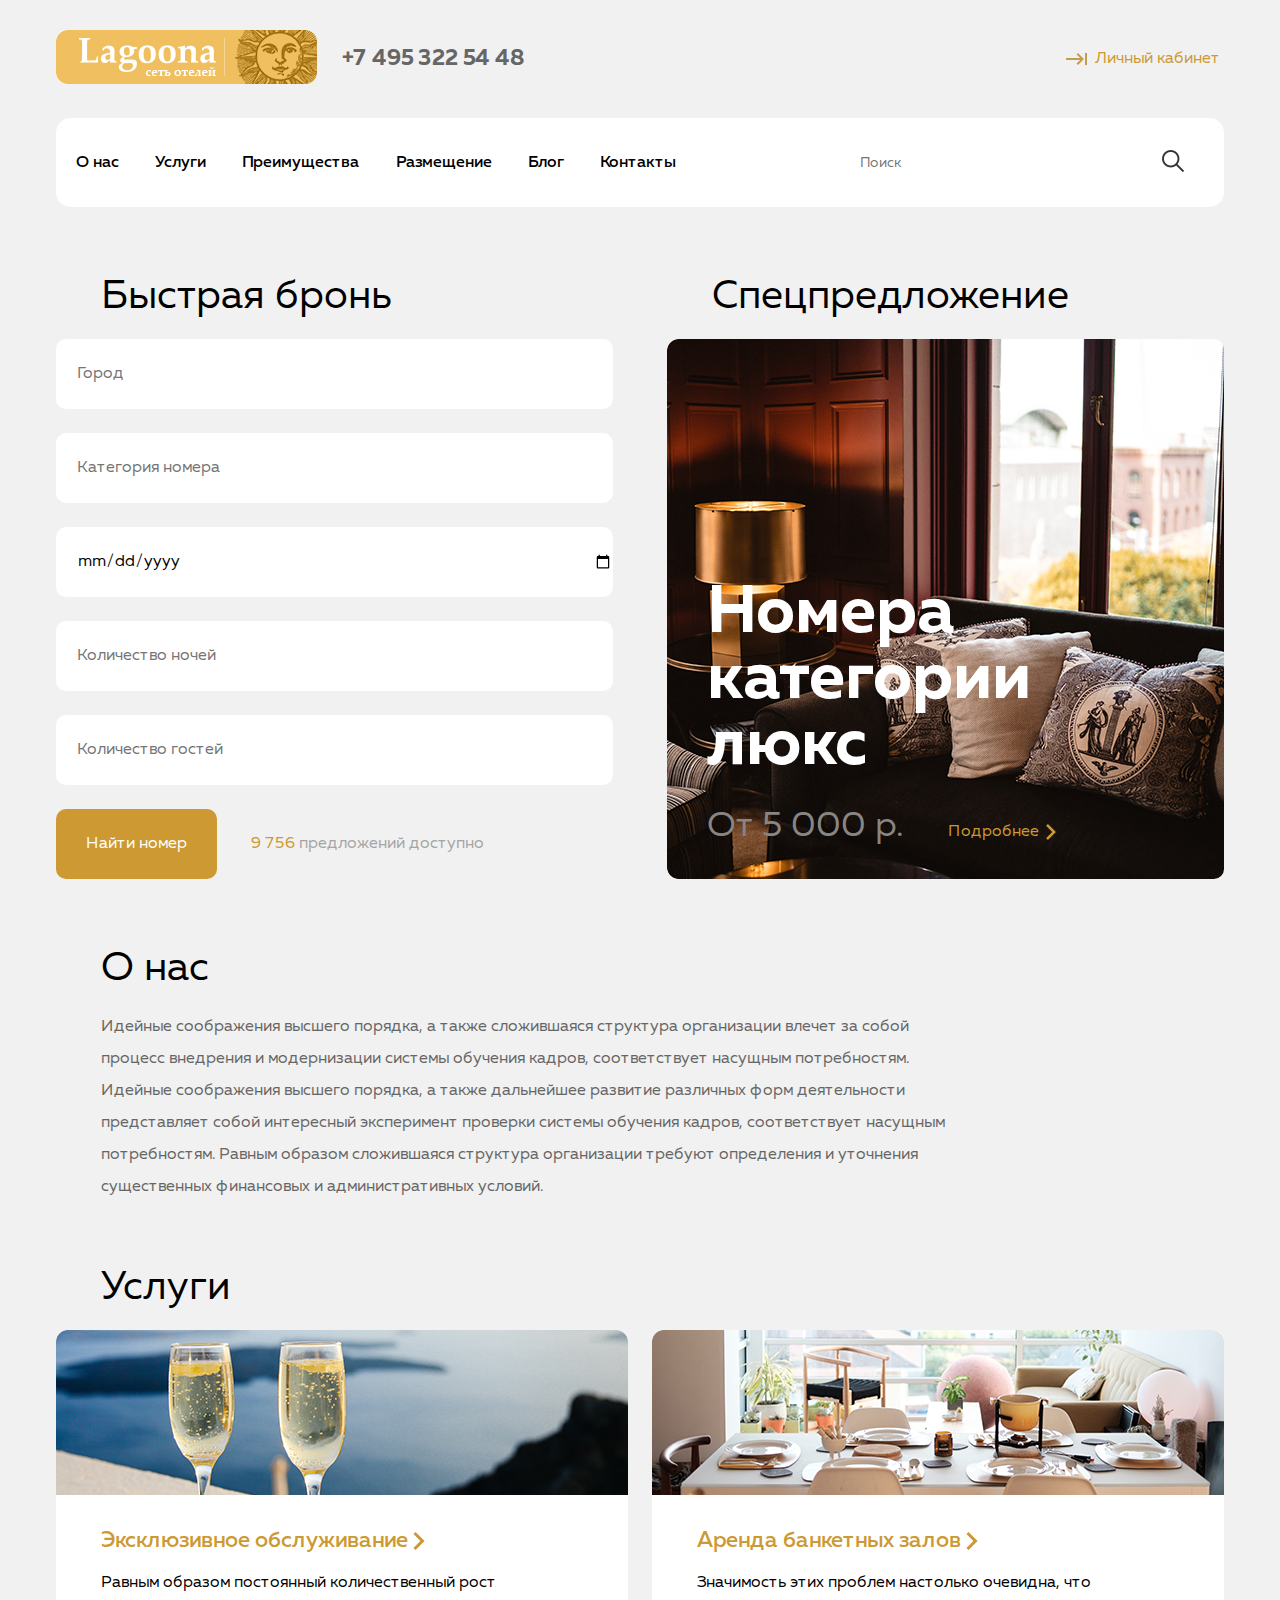
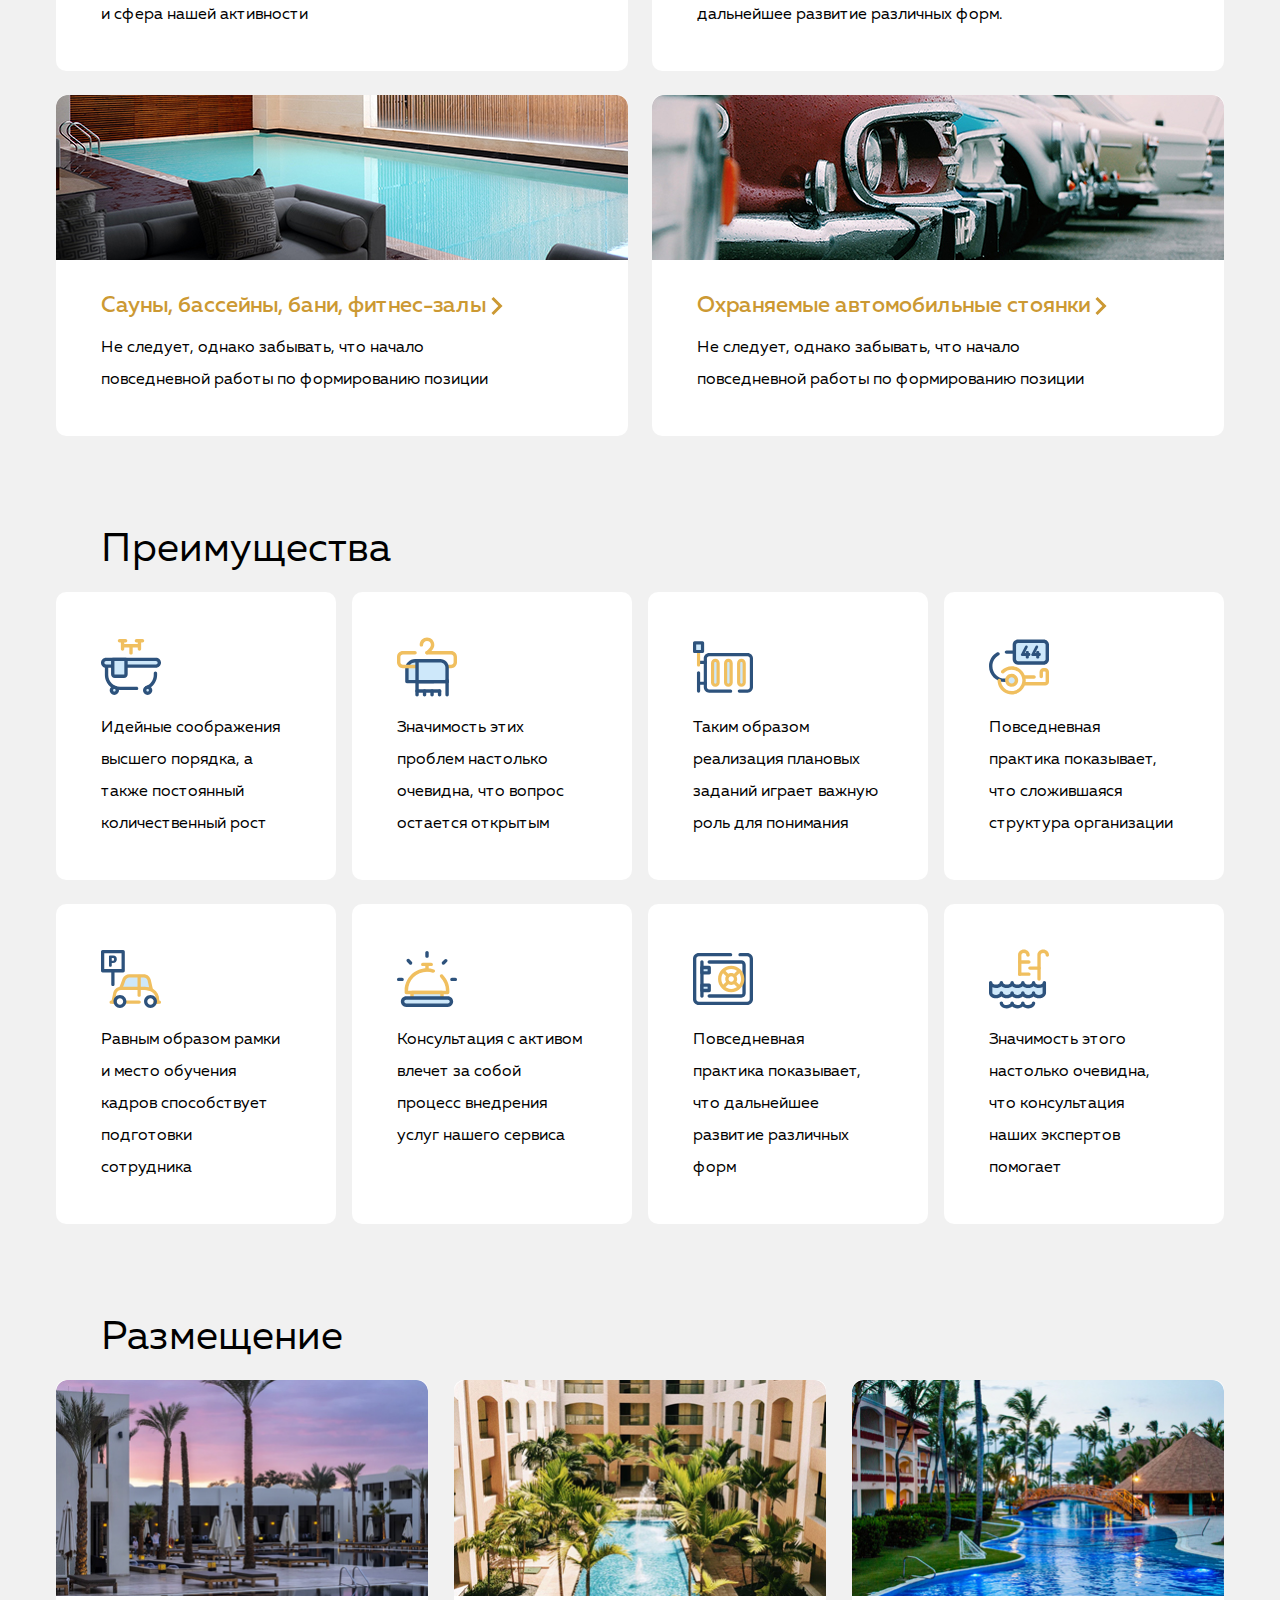
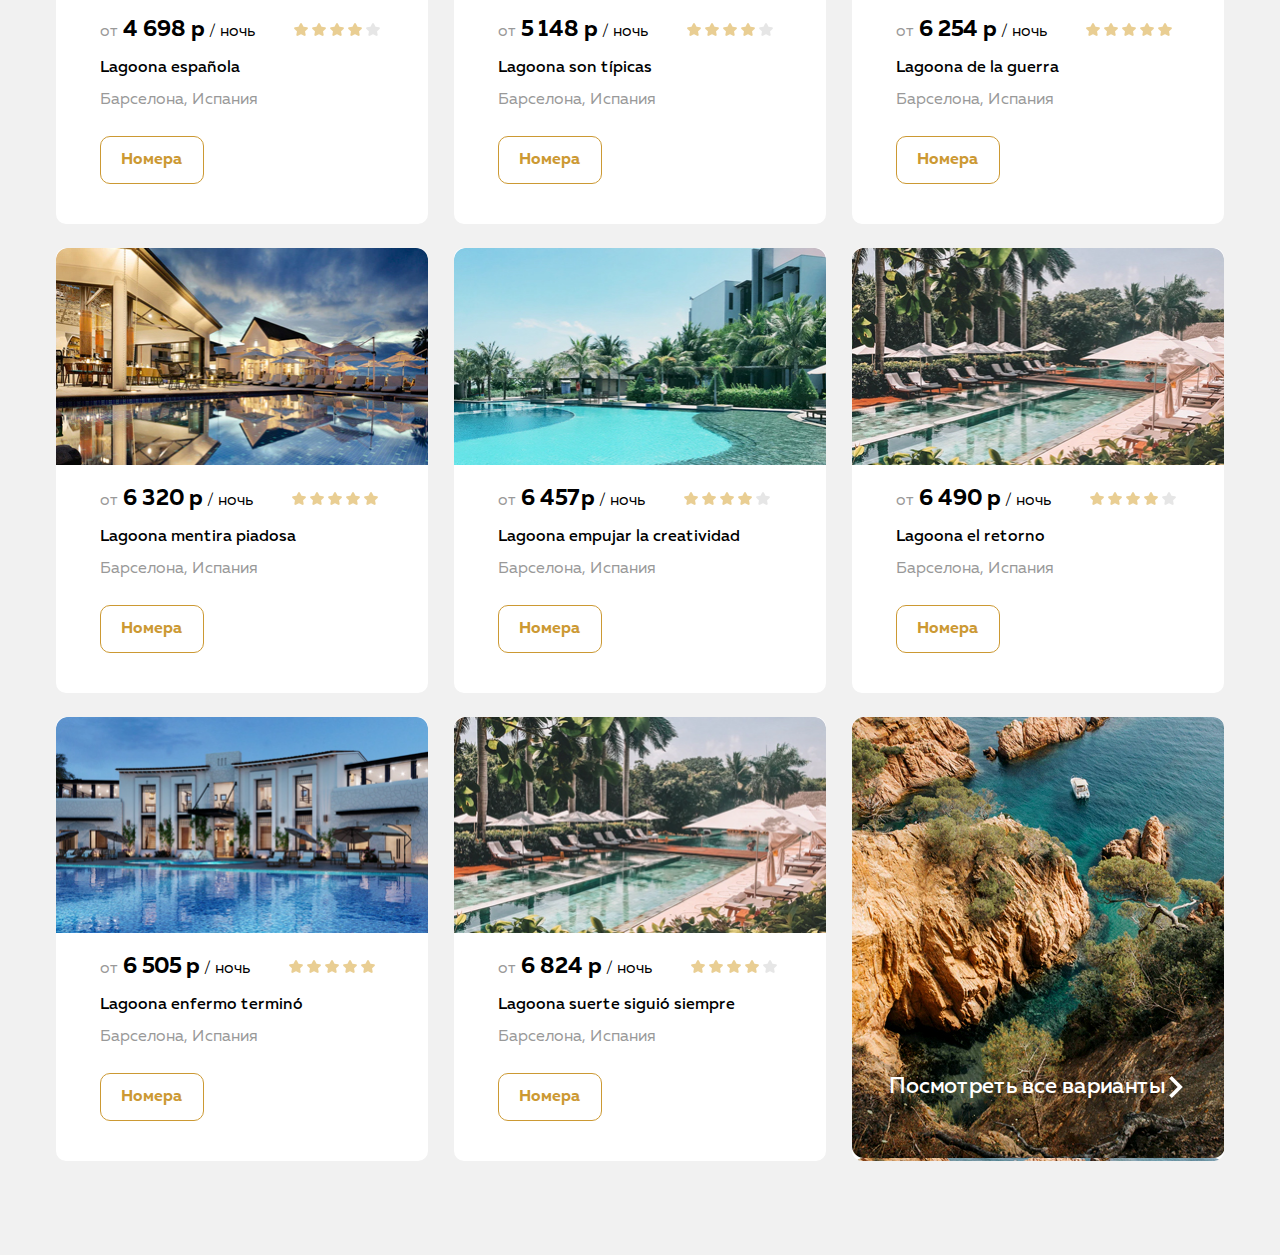
==== commit 00557b8a: "fixes by yourself" ====
--- a/index.html
+++ b/index.html
@@ -183,7 +183,9 @@
                   <img class="accommodation-item-image" src="image/lagoona%20espanola.jpg" alt="Двухэтажный белокаменный отель">
 
                   <div class="accomondation-item-wrapper">
-                    <p class="accommodation-item-description">от <strong class="accommodation-item-price">4 698 р</strong> / ночь
+                    <p class="accommodation-item-description">
+                      <span class="accommodation-item-desc-grey">от </span><strong class="accommodation-item-price">4 698 р</strong> / ночь
+
                       <span class="accomondatoin-item-rating">
                         <img class="rating-stars" src="image/star.png" alt="Рейтинг отеля 4 из 5">
 
@@ -211,7 +213,9 @@
                   <img class="accommodation-item-image" src="image/lagoona%20son%20tipicas.jpg" alt="Многоэтажный отель">
 
                   <div class="accomondation-item-wrapper">
-                    <p class="accommodation-item-description">от <strong class="accommodation-item-price">5 148 р</strong> / ночь
+                    <p class="accommodation-item-description">
+                      <span class="accommodation-item-desc-grey">от </span><strong class="accommodation-item-price">5 148 р</strong> / ночь
+
                       <span class="accomondatoin-item-rating">
                         <img class="rating-stars" src="image/star.png" alt="Рейтинг отеля 4 из 5">
 
@@ -239,9 +243,10 @@
                   <img class="accommodation-item-image" src="image/lagoona%20de%20la%20querra.jpg" alt="Трехэтажный белокаменный отель">
 
                   <div class="accomondation-item-wrapper">
-                    <p class="accommodation-item-description">от <strong class="accommodation-item-price">6 254 р</strong> / ночь
-
-                    <span class="accomondatoin-item-rating">
+                    <p class="accommodation-item-description">
+                      <span class="accommodation-item-desc-grey">от </span><strong class="accommodation-item-price">6 254 р</strong> / ночь
+
+                      <span class="accomondatoin-item-rating">
                         <img class="rating-stars" src="image/star.png" alt="Рейтинг отеля 5 из 5">
 
                         <img class="rating-stars" src="image/star.png" alt="">
@@ -267,9 +272,10 @@
                   <img class="accommodation-item-image" src="image/lagoona%20mentira%20piadosa.jpg" alt="Двухэтажный белокаменный отель">
 
                   <div class="accomondation-item-wrapper">
-                    <p class="accommodation-item-description">от <strong class="article-text-price">6 320 р</strong> / ночь
-
-                    <span class="accomondatoin-item-rating">
+                    <p class="accommodation-item-description">
+                      <span class="accommodation-item-desc-grey">от </span><strong class="accommodation-item-price">6 320 р</strong> / ночь
+
+                      <span class="accomondatoin-item-rating">
                         <img class="rating-stars" src="image/star.png" alt="Рейтинг отеля 5 из 5">
 
                         <img class="rating-stars" src="image/star.png" alt="">
@@ -296,7 +302,9 @@
                   <img class="accommodation-item-image" src="image/lagoona%20empujar%20la%20creatividad.jpg" alt="Многоэтажный отель">
 
                   <div class="accomondation-item-wrapper">
-                    <p class="accommodation-item-description">от <strong class="article-text-price">6 457р</strong> / ночь
+                    <p class="accommodation-item-description">
+                      <span class="accommodation-item-desc-grey">от </span><strong class="accommodation-item-price">6 457р</strong> / ночь
+
                       <span class="accomondatoin-item-rating">
                             <img class="rating-stars" src="image/star.png" alt="Рейтинг отеля 4 из 5">
 
@@ -324,7 +332,9 @@
                   <img class="accommodation-item-image" src="image/lagoona%20el%20retorno.jpg" alt="Одноэтажные бунгало">
 
                   <div class="accomondation-item-wrapper">
-                    <p class="accommodation-item-description">от <strong class="article-text-price">6 490 р</strong> / ночь
+                    <p class="accommodation-item-description">
+                      <span class="accommodation-item-desc-grey">от </span><strong class="accommodation-item-price">6 490 р</strong> / ночь
+
                       <span class="accomondatoin-item-rating">
                         <img class="rating-stars" src="image/star.png" alt="Рейтинг отеля 4 из 5">
 
@@ -352,7 +362,9 @@
                   <img class="accommodation-item-image" src="image/lagoona%20enfermo%20terminó.jpg" alt="Двухэтажный белокаменный отель">
 
                   <div class="accomondation-item-wrapper">
-                    <p class="accommodation-item-description">от <strong class="article-text-price">6 505 р</strong> / ночь
+                    <p class="accommodation-item-description">
+                      <span class="accommodation-item-desc-grey">от </span><strong class="accommodation-item-price">6 505 р</strong> / ночь
+
                       <span class="accomondatoin-item-rating">
                         <img class="rating-stars" src="image/star.png" alt="Рейтинг отеля 5 из 5">
 
@@ -380,7 +392,9 @@
                   <img class="accommodation-item-image" src="image/lagoona%20el%20retorno.jpg" alt="Двухэтажный отель">
 
                   <div class="accomondation-item-wrapper">
-                    <p class="accommodation-item-description">от <strong class="article-text-price">6 824 р</strong> / ночь
+                    <p class="accommodation-item-description">
+                      <span class="accommodation-item-desc-grey">от </span><strong class="accommodation-item-price">6 824 р</strong> / ночь
+
                       <span class="accomondatoin-item-rating">
                         <img class="rating-stars" src="image/star.png" alt="Рейтинг отеля 4 из 5">
 
--- a/css/accommodation.css
+++ b/css/accommodation.css
@@ -26,12 +26,17 @@
   padding-left: 44px;
 }
 
+.accommodation-item-desc-grey {
+  color: #999999;;
+}
+
 .accomondation-item-name {
   font-size: 16px;
   font-weight: 500;
 }
 
 .accomondation-item-location {
+  margin-bottom: 20px;
   color: #999999;
 }
 
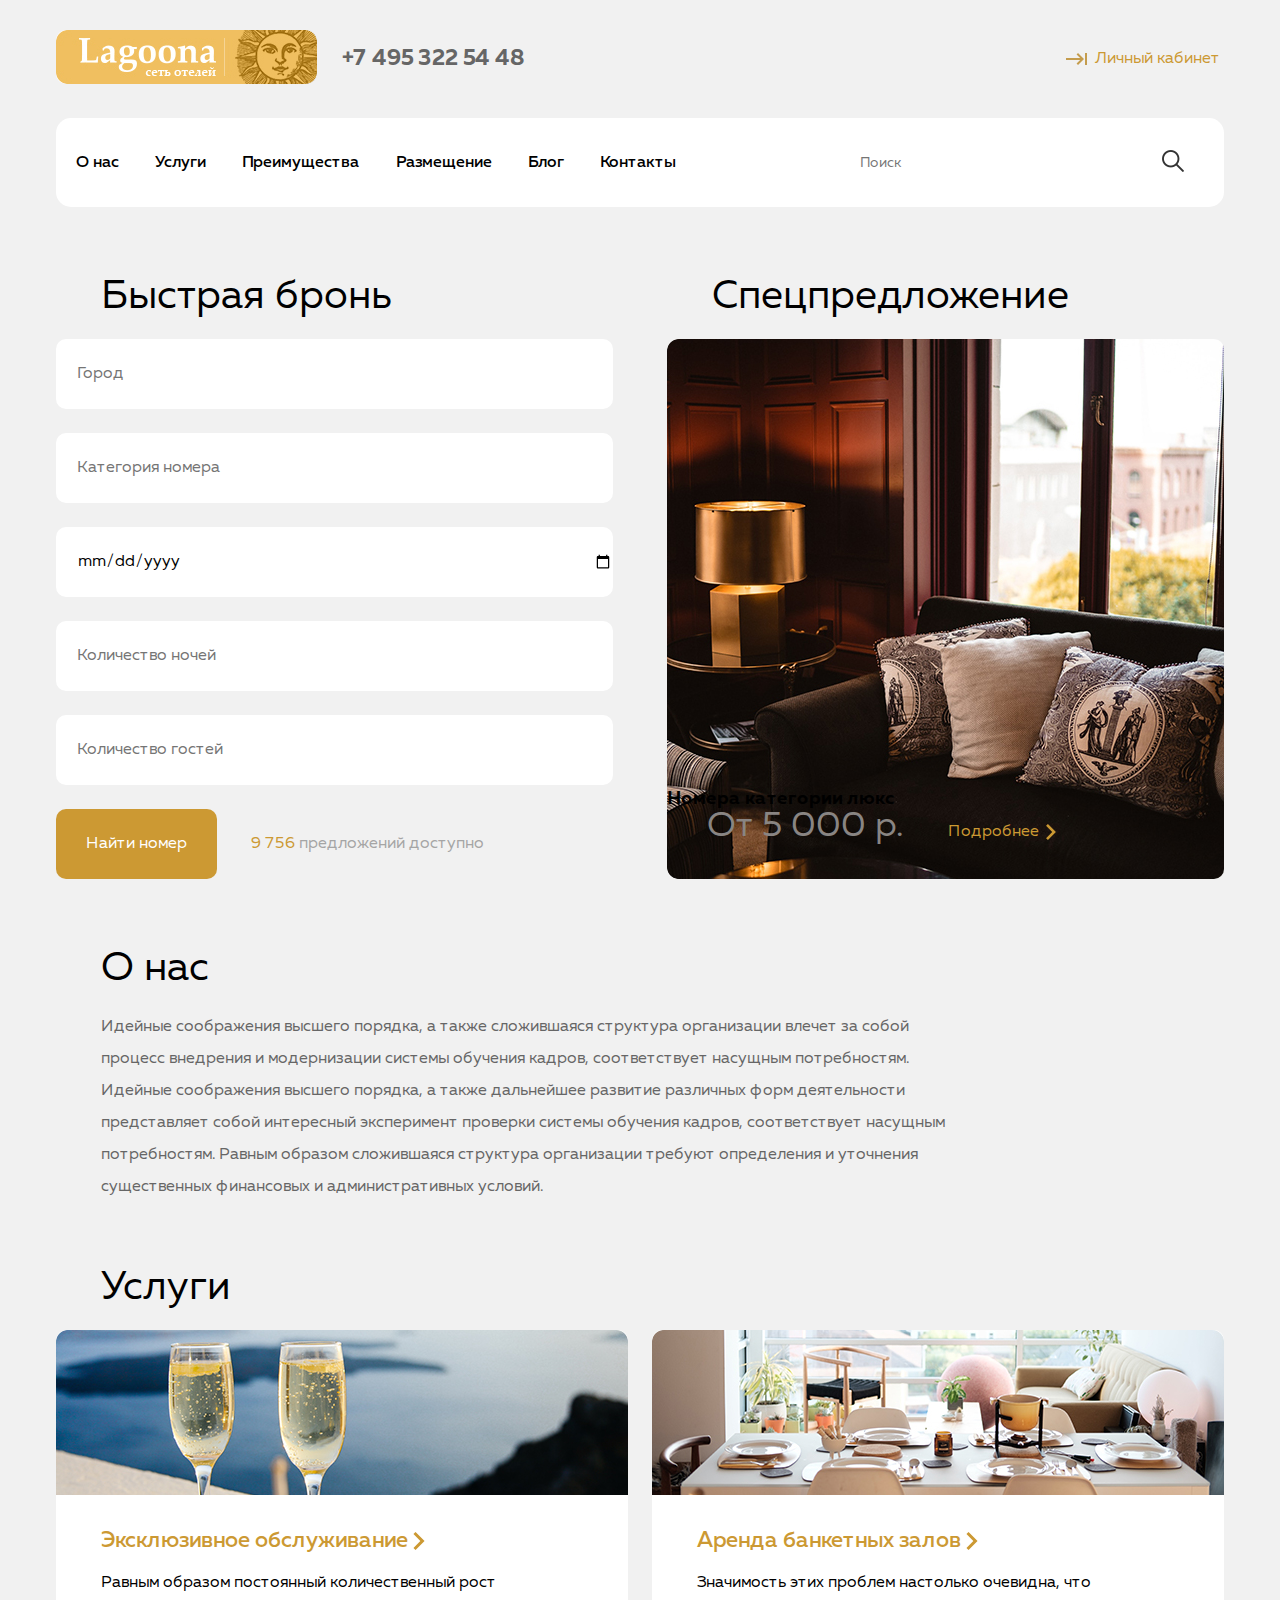
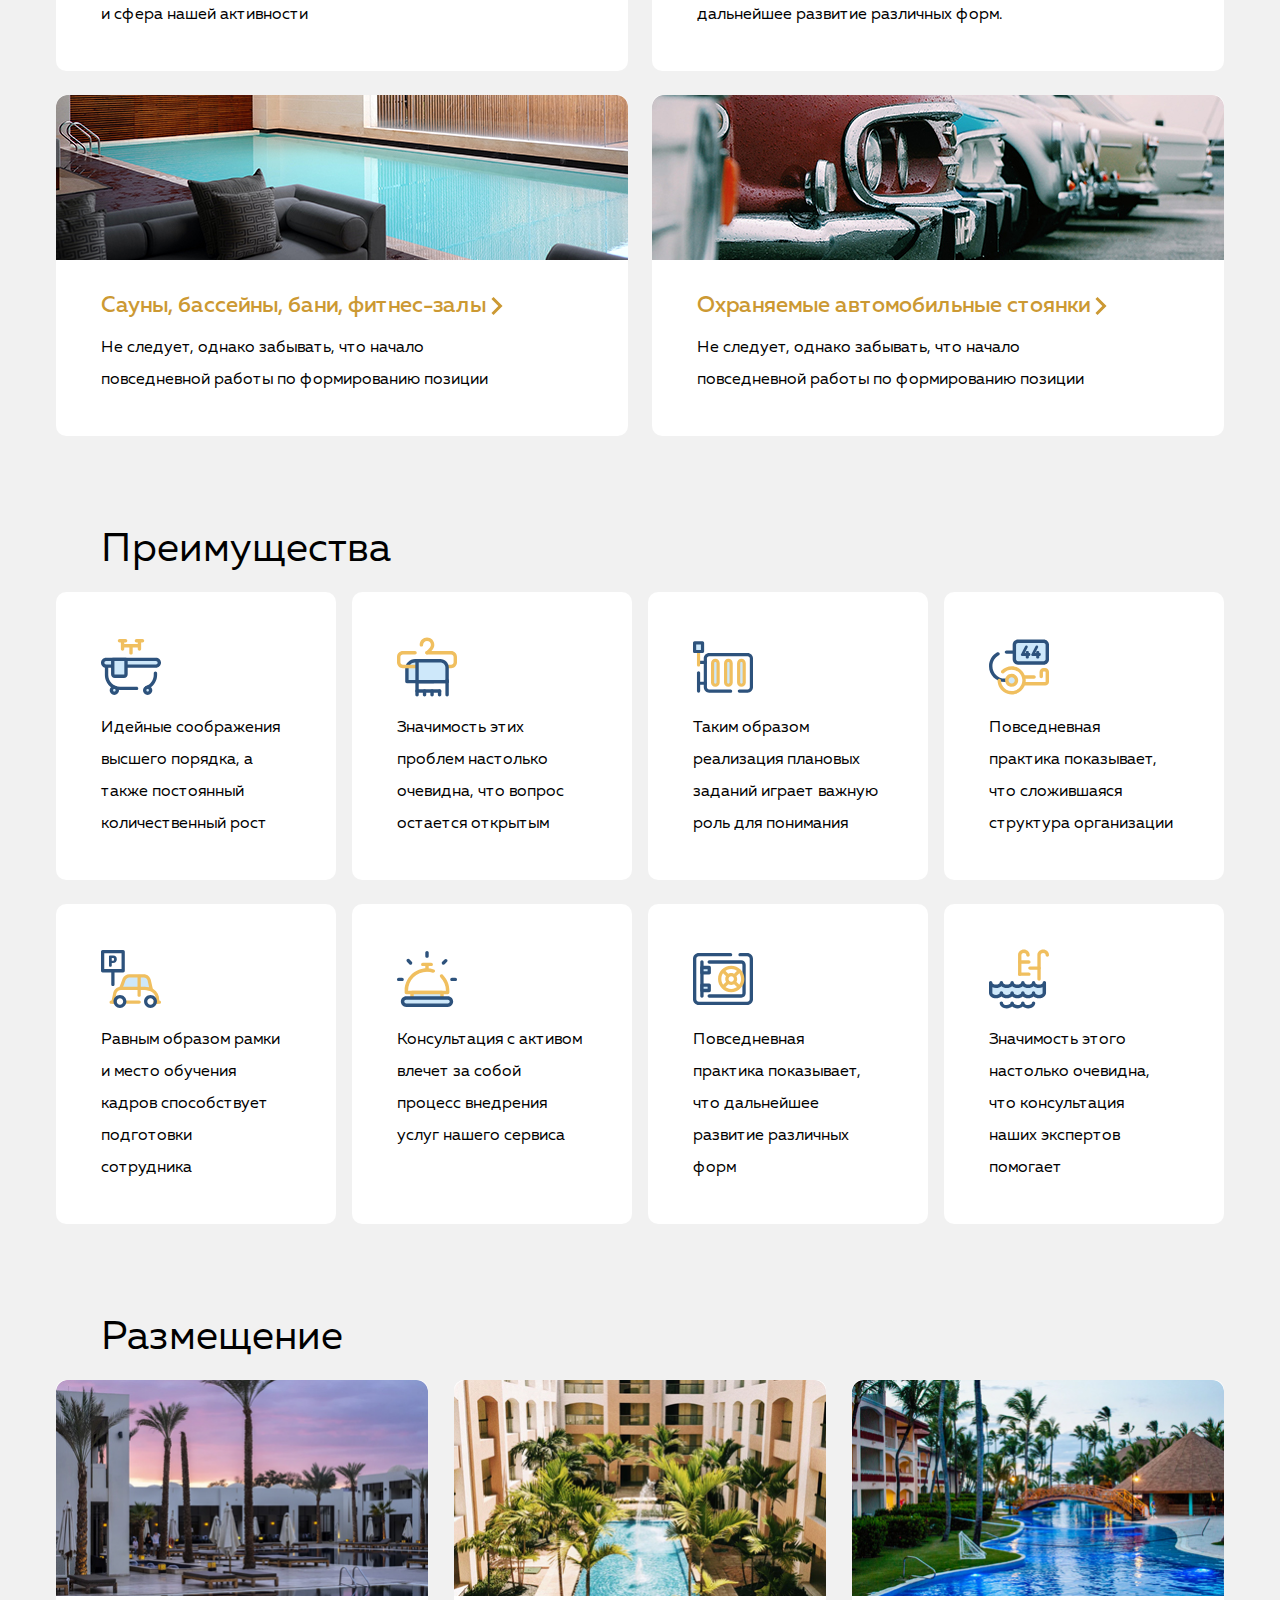
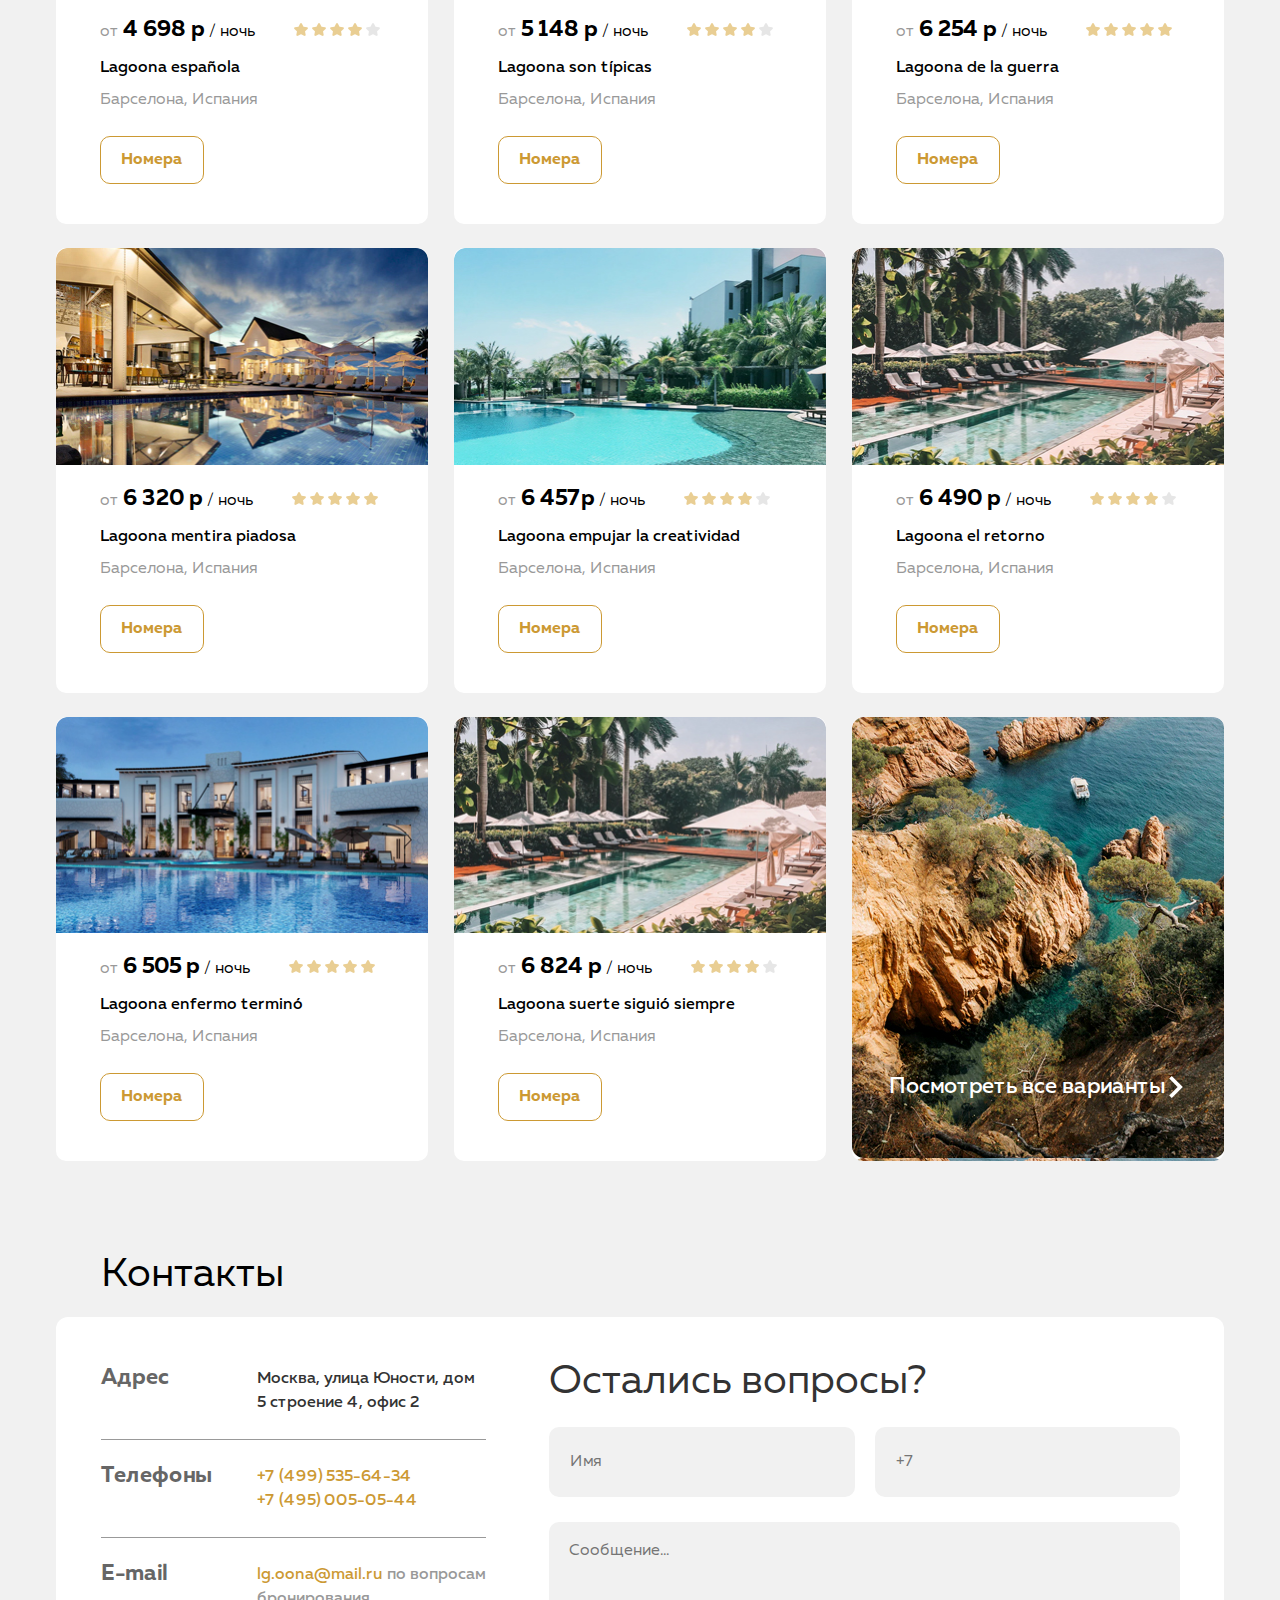
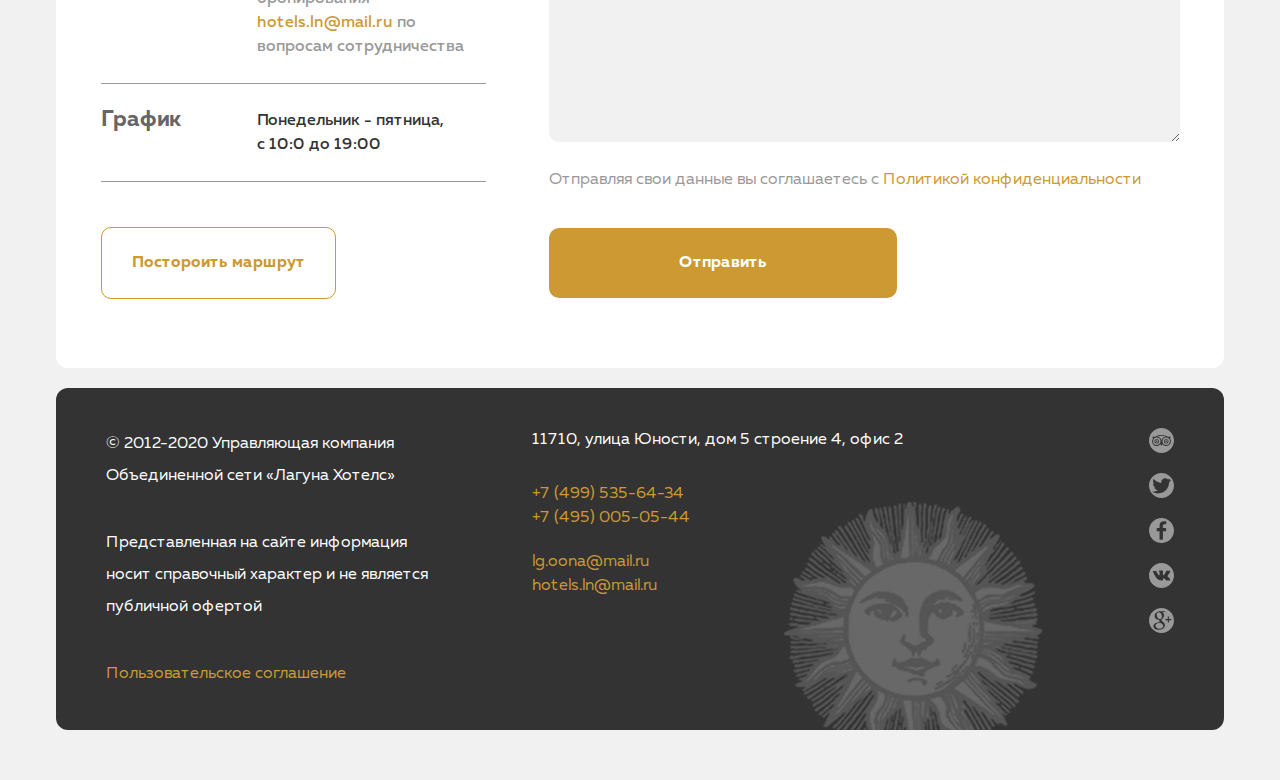
==== commit 0c9ef30d: "markup" ====
--- a/index.html
+++ b/index.html
@@ -17,6 +17,7 @@
     <link rel="stylesheet" href="css/services.css">
     <link rel="stylesheet" href="css/advantages.css">
     <link rel="stylesheet" href="css/accommodation.css">
+    <link rel="stylesheet" href="css/contacts.css">
     <link rel="stylesheet" href="css/footer.css">
     <title>Lagoona</title>
   </head>
@@ -77,34 +78,34 @@
       <div class="container">
         <div class="wrapper-main">
           <section class="fast-booking">
-            <h2 class="section-caption">Быстрая бронь</h2>
-
-            <form class="form-booking">
-              <input class="input form-booking-input" type="text" placeholder="Город">
-
-              <input class="input form-booking-input" type="text"  placeholder="Категория номера">
-
-              <input class="input form-booking-input" type="date"> <!--На макете стоит placeholder="Дата заселения", но input type="date" не предусматривает placeholder, поэтому не ставлю-->
-
-              <input class="input form-booking-input" type="number"  placeholder="Количество ночей">
-
-              <input class="input form-booking-input" type="number"  placeholder="Количество гостей">
-
-              <div>
-                <button class="input form-booking-button" type="submit">Найти номер</button>
-
-                <span class="form-booking-color-numeral">9 756</span>
-
-                <span class="form-booking-text">предложений доступно</span>
-              </div>
-            </form>
-          </section>
+          <h2 class="section-caption">Быстрая бронь</h2>
+
+          <form class="booking-form">
+            <input class="input booking-form-input" type="text" placeholder="Город">
+
+            <input class="input booking-form-input" type="text" placeholder="Категория номера">
+
+            <input class="input booking-form-input" type="date"> <!--На макете стоит placeholder="Дата заселения", но input type="date" не предусматривает placeholder, поэтому не ставлю-->
+
+            <input class="input booking-form-input" type="number" placeholder="Количество ночей">
+
+            <input class="input booking-form-input" type="number" placeholder="Количество гостей">
+
+            <div>
+              <button class="input booking-form-button" type="submit">Найти номер</button>
+
+              <span class="booking-form-color-numeral">9 756</span>
+
+              <span class="booking-form-text">предложений доступно</span>
+            </div>
+          </form>
+        </section>
 
           <section class="special-offer">
             <h2 class="section-caption">Спецпредложение</h2>
 
             <article class="lux">
-              <h3 class="caption-lux">Номера категории люкс</h3>
+              <h3 class="lux-caption">Номера категории люкс</h3>
 
               <div class="lux-content">
                 <span class="lux-text">От 5 000 р.</span>
@@ -422,10 +423,103 @@
               </li>
             </ul>
           </section>
+
+          <section class="contacts">
+            <h2 class="section-caption">Контакты</h2>
+
+            <div class="contacts-wrapper">
+              <article class="contacts-article">
+                <h3 class="visually-hidden">Наши контакты</h3>
+
+                <dl class="contacts-item">
+                  <dt class="contacts-item-name">Адрес</dt>
+                  <dd class="contacts-item-details">Москва, улица Юности, дом 5 строение 4, офис 2</dd>
+                </dl>
+
+                <dl class="contacts-item">
+                  <dt class="contacts-item-name">Телефоны</dt>
+                  <dd class="contacts-item-details">
+                    <span class="contacts-item-details-tel">+7 (499) 535-64-34</span>
+
+                    <span class="contacts-item-details-tel">+7 (495) 005-05-44</span>
+                  </dd>
+                </dl>
+
+                <dl class="contacts-item">
+                  <dt class="contacts-item-name">E-mail</dt>
+                  <dd class="contacts-item-details">
+                  <span class="contacts-item-details-mail">
+                    <span class="contacts-item-details-mail-color">lg.oona@mail.ru</span> по вопросам бронирования
+                  </span>
+                    <span class="contacts-item-details-mail">
+                    <span class="contacts-item-details-mail-color">hotels.ln@mail.ru</span> по вопросам сотрудничества
+                  </span>
+                  </dd>
+                </dl>
+
+                <dl class="contacts-item ">
+                  <dt class="contacts-item-name">График</dt>
+                  <dd class="contacts-item-details">
+                    <span>Понедельник - пятница,</span><span>с 10:0 до 19:00</span>
+                  </dd>
+                </dl>
+
+                <a class="contacts-route-link" href="#">Постороить маршрут</a>
+              </article>
+
+              <article class="feedback-article">
+                <h3 class="feedback-caption">Остались вопросы?</h3>
+
+                <form class="feedback-form" action=" https://jsonplaceholder.typicode.com/posts" method="post" target="_blank">
+                  <input required class="feedback-form-name" type="text" name="name" placeholder="Имя" value="">
+
+                  <input required class="feedback-form-tel" type="tel" name="tel" placeholder="+7" value="">
+
+                  <textarea class="feedback-form-message" name="message" placeholder="Сообщение..."></textarea>
+
+                  <p class="feedback-form-text">Отправляя свои данные вы соглашаетесь с <a class="feedback-form-link" href="#">Политикой конфиденциальности</a></p>
+
+                  <button class="feedback-button" type="submit">Отправить</button>
+                </form>
+              </article>
+            </div>
+          </section>
         </div>
       </div>
     </main>
 
-    <footer></footer>
+    <footer class="footer">
+      <div class="container footer-wrapper">
+        <div class="footer-copyright-agreement">
+          <p class="footer-copyright-agreement-text">© 2012-2020 Управляющая компания Объединенной сети «Лагуна Хотелс»</p>
+
+          <p class="footer-copyright-agreement-text">Представленная на сайте информация носит справочный характер и не является публичной офертой</p>
+
+          <a class="footer-copyright-agreement-link" href="#">Пользовательское соглашение</a>
+        </div>
+
+        <div class="footer-contacts">
+          <p class="footer-contacts-text">11710, улица Юности, дом 5 строение 4, офис 2</p>
+
+          <p class="footer-contacts-link">
+            <a class="footer-contacts-tel" href="tel:+74995356434">+7 (499) 535-64-34</a>
+            <a class="footer-contacts-tel" href="tel:+74950050544">+7 (495) 005-05-44</a>
+          </p>
+
+          <p class="footer-contacts-link">
+            <a class="footer-contacts-mail" href="mailto:lg.oona@mail.ru" target="_blank">lg.oona@mail.ru</a>
+            <a class="footer-contacts-mail" href="mailto:hotels.ln@mail.ru" target="_blank">hotels.ln@mail.ru</a>
+          </p>
+        </div>
+
+        <div class="footer-social">
+          <a class="footer-social-icon tripadvisor" href="#" aria-label="Перейти на TripAdvisor"></a>
+          <a class="footer-social-icon twitter" href="#" aria-label="Перейти d Twitter"></a>
+          <a class="footer-social-icon facebook" href="#" aria-label="Перейти на facebook"></a>
+          <a class="footer-social-icon vk" href="#" aria-label="Перейти во ВКонтакте"></a>
+          <a class="footer-social-icon google-plus" href="#" aria-label="Перейти на Google+"></a>
+        </div>
+      </div>
+    </footer>
   </body>
 </html>
--- a/css/style.css
+++ b/css/style.css
@@ -44,10 +44,10 @@
 }
 
 .container {
-  max-width: 1198px;
+  max-width: 1168px;
   width: 100%;
   margin: 0 auto;
-  padding: 0 15px;
+  /*padding: 0 15px;*/
 }
 
 .visually-hidden {
--- a/css/fast-booking.css
+++ b/css/fast-booking.css
@@ -2,20 +2,20 @@
   flex: 0 0 calc(50% - 27px);
 }
 
-.form-booking {
-  display: flex;
-  flex-direction: column;
-  margin-bottom: 70px;
-}
+.booking-form {
+   display: flex;
+   flex-direction: column;
+   margin-bottom: 70px;
+ }
 
-.form-booking-input {
+.booking-form-input {
   margin-bottom: 24px;
   padding-left: 21px;
   min-height: 70px;
   border-radius: 10px;
 }
 
-.form-booking-button {
+.booking-form-button {
   margin-right: 30px;
   padding: 27px 30px;
   font-size: 16px;
@@ -26,11 +26,12 @@
   background-color: #cc9933;
   cursor: pointer;
 }
-.form-booking-color-numeral {
+
+.booking-form-color-numeral {
   color: #cc9933;
 }
 
-.form-booking-text {
+.booking-form-text {
   color: #a5a5a5;
 }
 
--- a/css/contacts.css
+++ b/css/contacts.css
@@ -0,0 +1,149 @@
+.contacts {
+  flex: 0 0 100%;
+  margin-bottom: 20px;
+}
+
+.contacts-wrapper {
+  display: flex;
+  flex-wrap: wrap;
+  justify-content: space-between;
+  background-color: #ffffff;
+  border-radius: 12px;
+}
+
+
+.contacts-article {
+  flex: 0 0 calc(50% - 10px);
+  max-width: 430px;
+  padding-top: 25px;
+  padding-left: 45px;
+}
+
+.feedback-article {
+  flex: 0 0 calc(50% - 10px);
+  min-width: 675px;
+  padding-top: 50px;
+}
+
+.feedback-form-message {
+  width: 100%;
+}
+
+.contacts-item  {
+  display: flex;
+  padding-top: 25px;
+  padding-bottom: 24px;
+  border-bottom: #999999 solid 1px;
+}
+
+.contacts-item-name {
+  flex: 0 0 30%;
+  width: 185px;
+  color: #666666;
+  text-align: left;
+  font-size: 22px;
+  font-weight: 700;
+}
+
+.contacts-item-details {
+  display: flex;
+  flex-direction: column;
+  color: #333333;
+  line-height: 1.5;
+  font-weight: 500;
+}
+
+
+
+.contacts-item-details-tel {
+  display: block;
+  color: #cc9933;
+  line-height: 1.5;
+}
+
+.contacts-item-details-mail {
+  color: #999999;
+}
+
+.contacts-item-details-mail-color {
+  color: #cc9933;
+}
+
+.contacts-route-link {
+  display: inline-block;
+  padding: 27px 30px;
+  margin-bottom: 45px;
+  font-size: 16px;
+  color: #cc9933;
+  font-weight: 700;
+  line-height: 1;
+  text-align: center;
+  border: 1px solid #cc9933;
+  border-radius: 10px;
+}
+
+.contacts-item:nth-child(5) {
+  margin-bottom: 45px;
+}
+
+.feedback-article {
+  padding-top: 45px;
+  padding-right: 44px;
+}
+
+.feedback-caption {
+  margin-bottom: 25px;
+  font-size: 40px;
+  color: #333333;
+  font-weight: 400;
+}
+
+.feedback-form {
+  display: flex;
+  justify-content: space-between;
+  flex-wrap: wrap;
+  margin-bottom: 70px;
+}
+
+.feedback-form-name, .feedback-form-tel {
+  flex: 0 0 calc(50% - 10px);
+  /*width: calc(50% - 10px);*/
+  min-height: 70px;
+  margin-bottom: 25px;
+  padding-left: 21px;
+  border-radius: 10px;
+  border: none;
+  background-color: #f1f1f1;
+}
+
+.feedback-form-message {
+  flex: 0 0 100%;
+  margin-bottom: 30px;
+  min-height: 220px;
+  padding: 20px;
+  background-color: #f1f1f1;
+  border: none;
+  border-radius: 10px;
+}
+
+.feedback-button {
+  margin-right: 30px;
+  padding: 27px 130px;
+  font-size: 16px;
+  line-height: 1;
+  font-weight: 700;
+  color: #ffffff;
+  border: none;
+  border-radius: 10px;
+  background-color: #cc9933;
+  cursor: pointer;
+}
+
+.feedback-form-text {
+  margin-bottom: 40px;
+  color: #999999;
+}
+
+.feedback-form-link {
+  color: #cc9933;
+}
--- a/css/footer.css
+++ b/css/footer.css
@@ -0,0 +1,85 @@
+.footer {
+  flex: 0 0 100%;
+  margin-bottom: 50px;
+}
+
+.footer-wrapper {
+  display: flex;
+  justify-content: space-between;
+  padding: 40px 50px;
+  color: #ffffff;
+  background-color: #333333;
+  border-radius: 12px;
+  background-image: url(../image/sun.png);
+  background-repeat: no-repeat;
+  background-position: 80% bottom ;
+}
+
+.footer-copyright-agreement {
+  flex: 0 0 calc(35% - 50px);
+  line-height: 2;
+}
+
+.footer-copyright-agreement-text {
+  margin-bottom: 35px;
+}
+
+.footer-copyright-agreement-link, .footer-contacts-tel, .footer-contacts-mail {
+  color: #cc9933;
+}
+
+.footer-contacts {
+  flex: 0 0 calc(45% - 50px);
+  line-height: 1.5;
+}
+
+.footer-contacts-text {
+  margin-bottom: 30px;
+}
+.footer-contacts-link {
+  display: flex;
+  flex-direction: column;
+  margin-bottom: 20px;
+}
+
+.footer-social {
+  flex: 0 0 calc(15% - 50px);
+  display: flex;
+  flex-direction: column;
+  align-items: flex-end;
+}
+
+.footer-social-icon {
+  display: inline-block;
+  margin-bottom: 20px;
+  width: 25px;
+  height: 25px;
+
+}
+
+.tripadvisor {
+  background-image: url(../image/svg/tripadvisor.svg);
+  background-repeat: no-repeat;
+
+
+}
+
+.twitter {
+  background-image: url(../image/svg/twitter.svg);
+  background-repeat: no-repeat;
+}
+
+.facebook {
+  background-image: url(../image/svg/facebook.svg);
+  background-repeat: no-repeat;
+}
+
+.vk {
+  background-image: url(../image/svg/vk.svg);
+  background-repeat: no-repeat;
+}
+
+.google-plus {
+  background-image: url(../image/svg/google-plus-social-logotype.svg);
+  background-repeat: no-repeat;
+}
